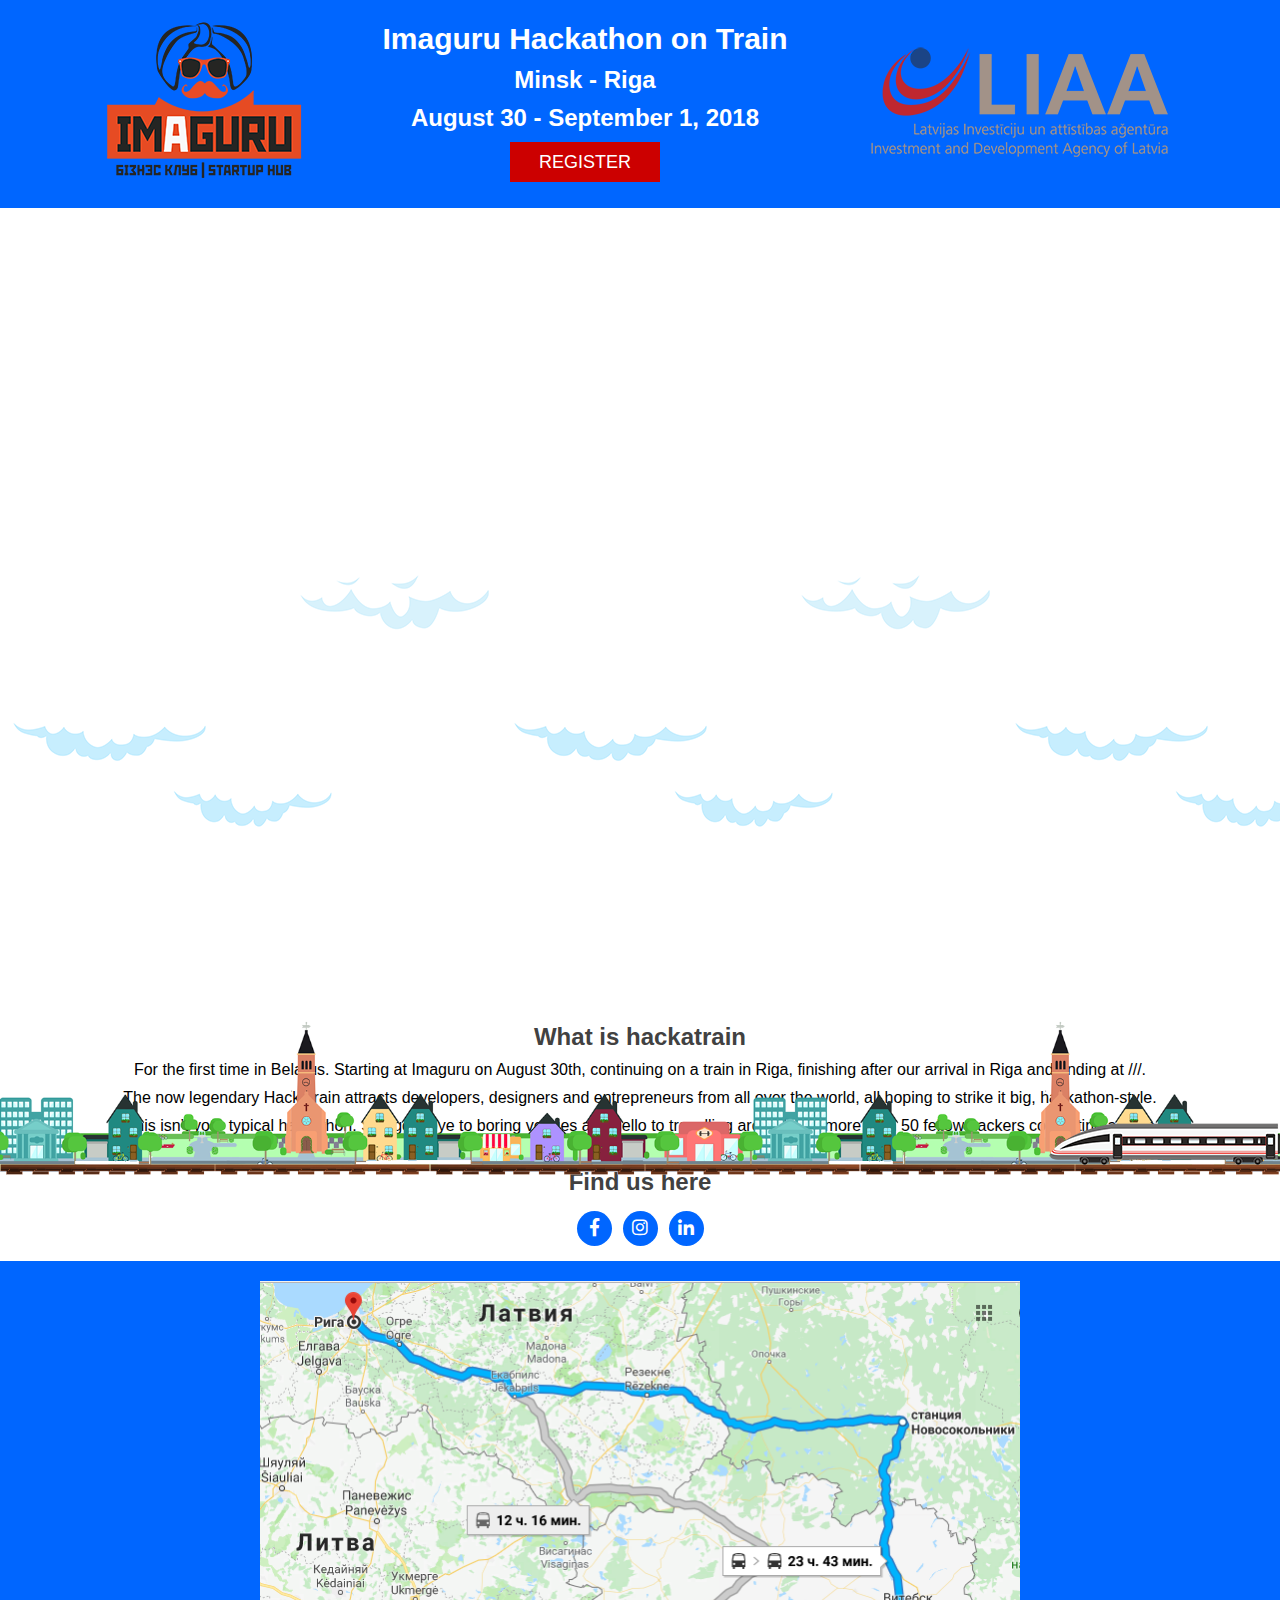
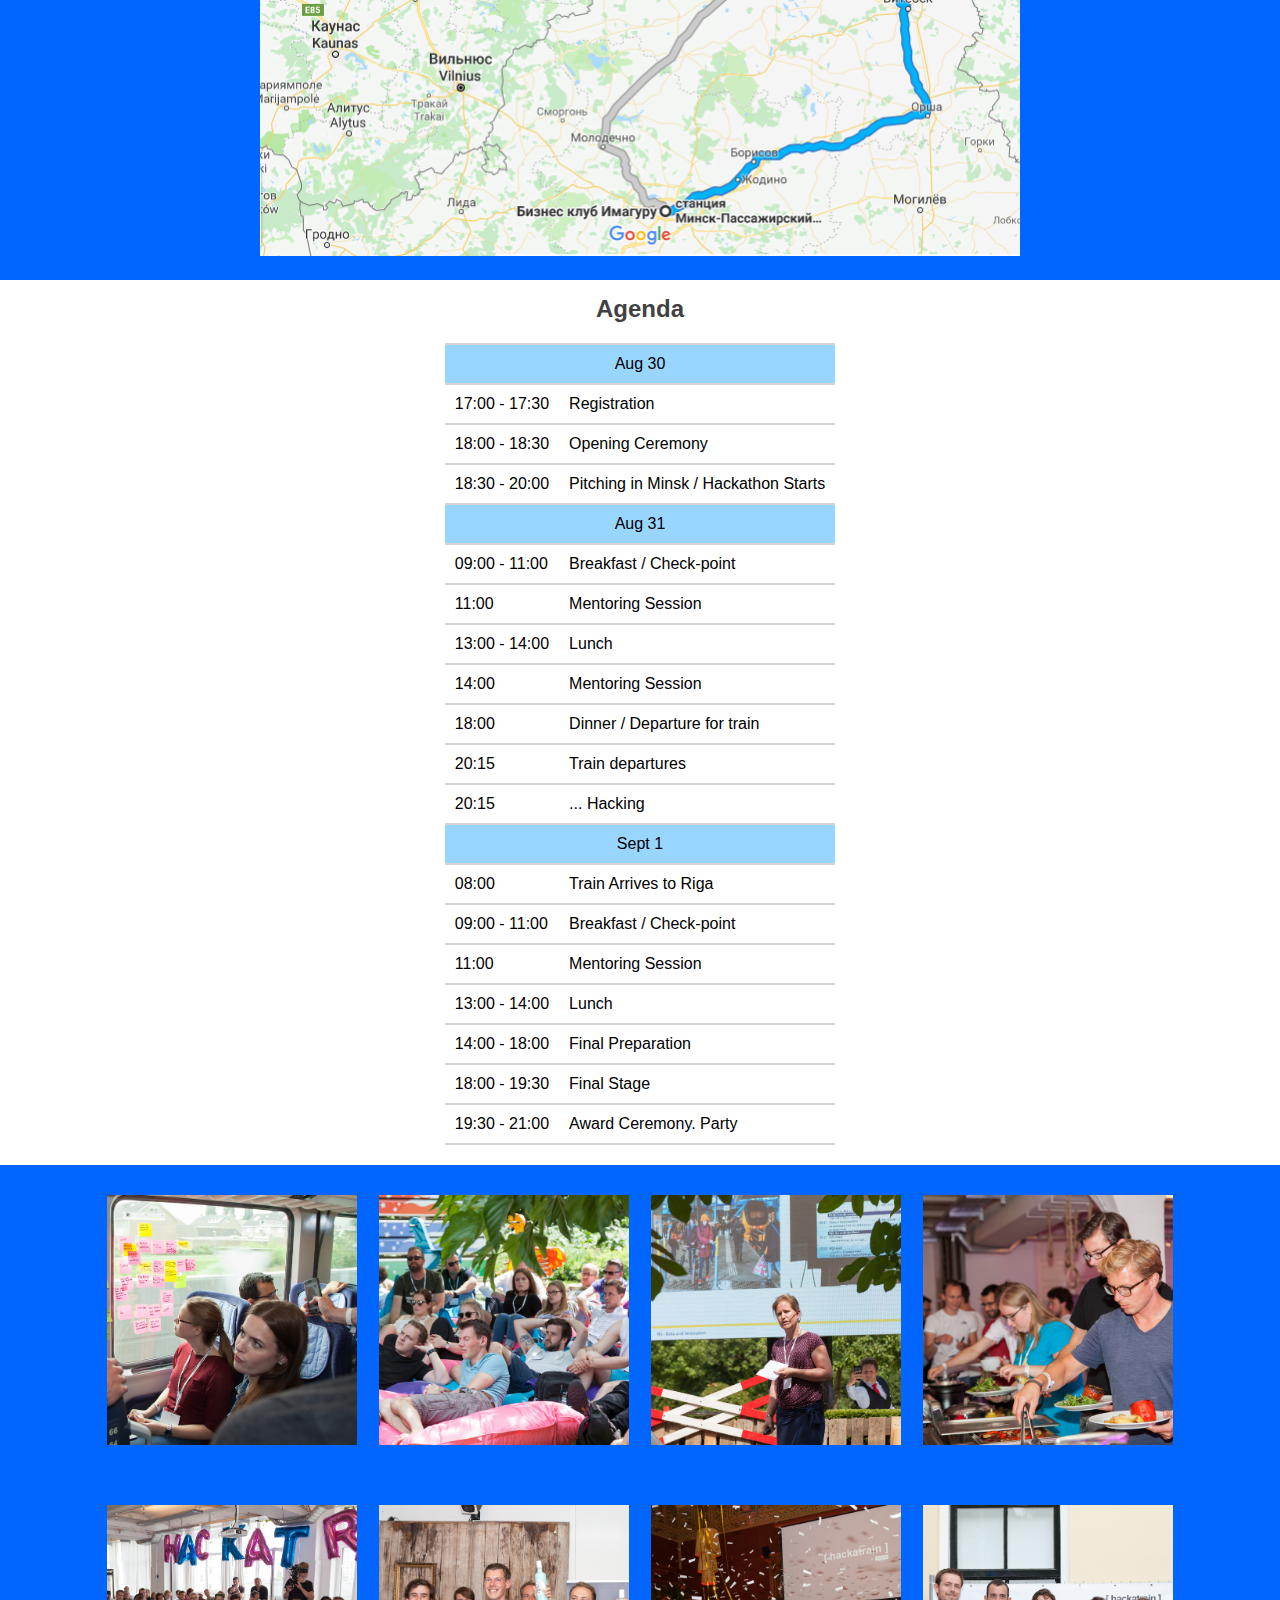
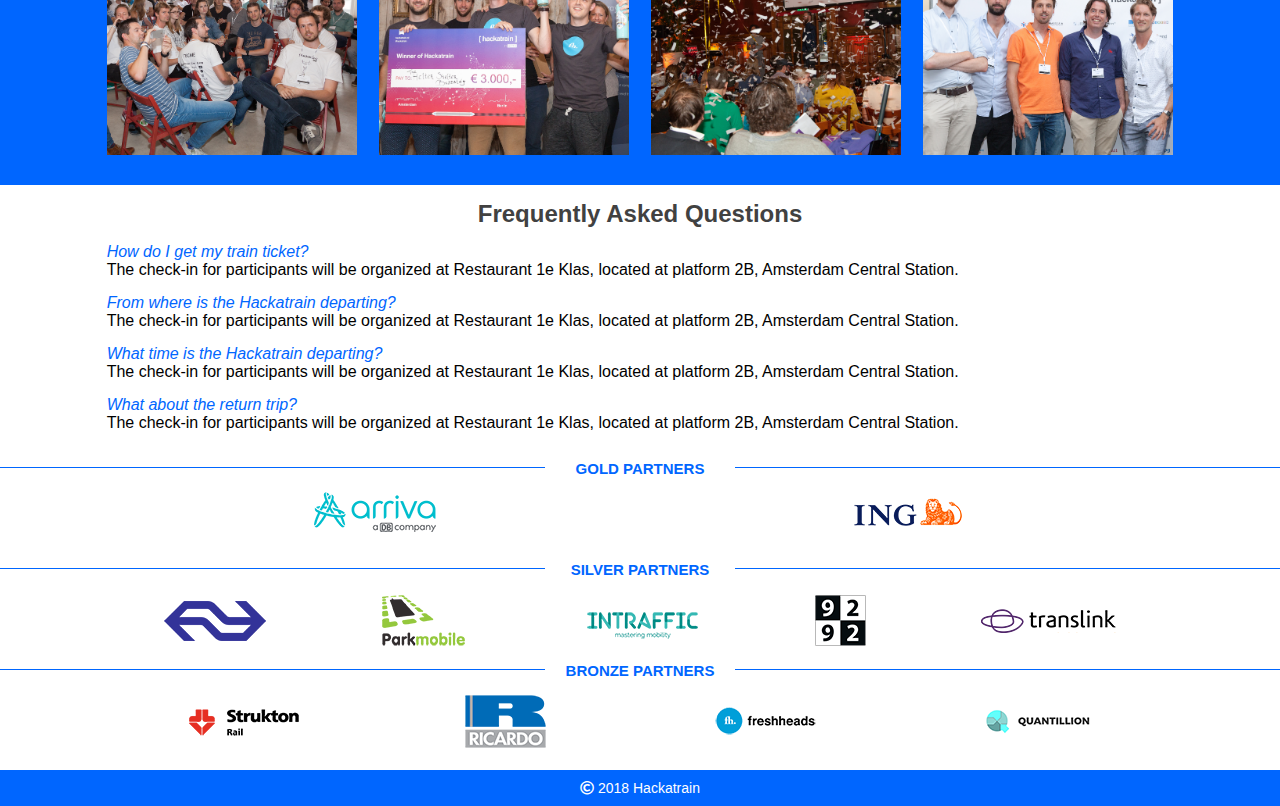
==== index.html @ bfac475f "hacktrain/feature: landing page created" ====
<!DOCTYPE html>
<html lang="en">
<head>
  <meta charset="utf-8">
  <meta name="viewport" content="width=device-width, initial-scale=1">
  <link rel="stylesheet" href="fontawesome/css/all.css">
  <link rel="stylesheet" href="css/style.css">
  <title>Hacktrain</title>
</head>
<body>
  <header class="page-header">
    <section class="user-info">
      <div class="imaguru-logo"><img src="img/imaguru-logo.png" alt="Imaguru logo"></div>
      <div class="ivent-header">
      <h1>Imaguru Hackathon on Train</h1>
      <h2>Minsk - Riga</h2>
      <h2>August 30 - September 1, 2018</h2>
      <a href="https://docs.google.com/forms/" class="btn">Register</a>
      </div>
      <div class="agency-logo"><img src="img/agency-logo.png" alt="Agency of Latvia logo"></div>
    </section>


    <section class="slider">
      <div class="wrapper">
        <div class="background"></div>
        <div class="town"></div>
        <div class="clouds"></div>
        <div class="rails"></div>
        <div class="train"></div>
      </div>
    </section>


  </header>
  <main>
    <section class="about">
      <h2 class="title">What is hackatrain</h2>
      <p class="about-info">For the first time in Belarus. Starting at Imaguru on August 30th, continuing on a train in Riga, finishing after our arrival in Riga and ending at ///.</p>
      <p class="about-info">The now legendary Hackatrain attracts developers, designers and entrepreneurs from all over the world, all hoping to strike it big, hackathon-style.</p>
      <p class="about-info">This isn’t your typical hackathon. Say goodbye to boring venues and hello to travelling around with more than 50 fellow hackers competing across mobility challenges. Are you ready for Hackathon on Train Minsk-Riga?</p>
      <h2 class="title">Find us here</h2>
      <ul class="social-items">
        <li class="social-item">
          <a href="https://www.facebook.com/hackatrain/">
            <i class="fab fa-facebook-f"></i>
          </a>
        </li>
        <li class="social-item">
          <a href="https://www.instagram.com/hackatrain/">
            <i class="fab fa-instagram"></i>
          </a>
        </li>
        <li class="social-item">
          <a href="https://www.linkedin.com/company/hackatrain">
            <i class="fab fa-linkedin-in"></i>
          </a>
        </li>
      </ul>
    </section>
    <section class="map">
      <img src="img/map-minsk-riga.png" alt="Map Minsk-Riga">
    </section>
    <section class="agenda">
      <h2 class="title">Agenda</h2>
      <table>
        <tr>
          <td colspan="2" class="date">Aug 30</td>
        </tr>
        <tr>
          <td>17:00 - 17:30</td>
          <td>Registration</td>
        </tr>
        <tr>
          <td>18:00 - 18:30</td>
          <td>Opening Ceremony</td>
        </tr>
        <tr>
          <td>18:30 - 20:00</td>
          <td>Pitching in Minsk / Hackathon Starts</td>
        </tr>
        <tr>
          <td colspan="2" class="date">Aug 31</td>
        </tr>
        <tr>
          <td>09:00 - 11:00</td>
          <td>Breakfast / Check-point</td>
        </tr>
        <tr>
          <td>11:00</td>
          <td>Mentoring Session</td>
        </tr>
        <tr>
          <td>13:00 - 14:00</td>
          <td>Lunch</td>
        </tr>
        <tr>
          <td>14:00</td>
          <td>Mentoring Session</td>
        </tr>
        <tr>
          <td>18:00</td>
          <td>Dinner / Departure for train</td>
        </tr>
        <tr>
          <td>20:15</td>
          <td>Train departures</td>
        </tr>
        <tr>
          <td>20:15</td>
          <td>... Hacking</td>
        </tr>
        <tr>
          <td colspan="2" class="date">Sept 1</td>
        </tr>
        <tr>
          <td>08:00</td>
          <td>Train Arrives to Riga</td>
        </tr>
        <tr>
          <td>09:00 - 11:00</td>
          <td>Breakfast / Check-point</td>
        </tr>
        <tr>
          <td>11:00</td>
          <td>Mentoring Session</td>
        </tr>
        <tr>
          <td>13:00 - 14:00</td>
          <td>Lunch</td>
        </tr>
        <tr>
          <td>14:00 - 18:00</td>
          <td>Final Preparation</td>
        </tr>
        <tr>
          <td>18:00 - 19:30</td>
          <td>Final Stage</td>
        </tr>
        <tr>
          <td>19:30 - 21:00</td>
          <td>Award Ceremony. Party</td>
        </tr>
      </table>
    </section>
    <section class="last-event-items">
      <figure class="event-item">
        <a href="#"><img src="img/hackatrain-event-01.jpg" alt="Hackatrain Event" width="250" height="250"></a>
        <span class="show-it"><i class="fas fa-plus-circle fa-3x"></i></span>
      </figure>
      <figure class="event-item">
        <a href="#"><img src="img/hackatrain-event-02.jpg" alt="Hackatrain Event" width="250" height="250"></a>
        <span class="show-it"><i class="fas fa-plus-circle fa-3x"></i></span>
      </figure>
      <figure class="event-item">
        <a href="#"><img src="img/hackatrain-event-03.jpg" alt="Hackatrain Event" width="250" height="250"></a>
        <span class="show-it"><i class="fas fa-plus-circle fa-3x"></i></span>
      </figure>
      <figure class="event-item">
        <a href="#"><img src="img/hackatrain-event-04.jpg" alt="Hackatrain Event" width="250" height="250"></a>
        <span class="show-it"><i class="fas fa-plus-circle fa-3x"></i></span>
      </figure>
      <figure class="event-item">
        <a href="#"><img src="img/hackatrain-event-05.jpg" alt="Hackatrain Event" width="250" height="250"></a>
        <span class="show-it"><i class="fas fa-plus-circle fa-3x"></i></span>
      </figure>
      <figure class="event-item">
        <a href="#"><img src="img/hackatrain-event-06.jpg" alt="Hackatrain Event" width="250" height="250"></a>
        <span class="show-it"><i class="fas fa-plus-circle fa-3x"></i></span>
      </figure>
      <figure class="event-item">
        <a href="#"><img src="img/hackatrain-event-07.jpg" alt="Hackatrain Event" width="250" height="250"></a>
        <span class="show-it"><i class="fas fa-plus-circle fa-3x"></i></span>
      </figure>
      <figure class="event-item">
        <a href="#"><img src="img/hackatrain-event-08.jpg" alt="Hackatrain Event" width="250" height="250"></a>
        <span class="show-it"><i class="fas fa-plus-circle fa-3x"></i></span>
      </figure>
    </section>
    <section class="load-more">
      <a href="#" class="btn-load-more">Load more</a>
    </section>
    <section class="faq">
      <h2 class="title">Frequently Asked Questions</h2>
      <div class="block-qa">
        <p class="question">How do I get my train ticket?</p>
        <p class="answer">The check-in for participants will be organized at Restaurant 1e Klas, located at platform 2B, Amsterdam Central Station.</p>
      </div>
      <div class="block-qa">
        <p class="question">From where is the Hackatrain departing?</p>
        <p class="answer">The check-in for participants will be organized at Restaurant 1e Klas, located at platform 2B, Amsterdam Central Station.</p>
      </div>
      <div class="block-qa">
        <p class="question">What time is the Hackatrain departing?</p>
        <p class="answer">The check-in for participants will be organized at Restaurant 1e Klas, located at platform 2B, Amsterdam Central Station.</p>
      </div>
      <div class="block-qa">
        <p class="question">What about the return trip?</p>
        <p class="answer">The check-in for participants will be organized at Restaurant 1e Klas, located at platform 2B, Amsterdam Central Station.</p>
      </div>
    </section>
    <section class="partners partners-gold">
      <h3 class="partners-title">Gold partners</h3>
      <ul class="partners-items">
        <li class="partners-item">
          <img src="img/arriva-logo.png" alt="Arriva" width="122" height="40">
        </li>
        <li class="partners-item">
          <img src="img/ing-logo.png" alt="ING" width="117" height="30">
        </li>
      </ul>
    </section>
    <section class="partners partners-silver">
      <h3 class="partners-title">Silver partners</h3>
      <ul class="partners-items">
        <li class="partners-item">
          <img src="img/ns-logo.png" alt="NS" width="102" height="40">
        </li>
        <li class="partners-item">
          <img src="img/parkmobile-logo.png" alt="Parkmobile" width="93" height="55">
        </li>
        <li class="partners-item">
          <img src="img/intraffic-logo.png" alt="Intraffic" width="113" height="40">
        </li>
        <li class="partners-item">
          <img src="img/9292-logo.png" alt="9292" width="55" height="55">
        </li>
        <li class="partners-item">
          <img src="img/translink-logo.png" alt="Translink" width="135" height="25">
        </li>
      </ul>
    </section>
    <section class="partners partners-bronze">
      <h3 class="partners-title">Bronze partners</h3>
      <ul class="partners-items">
        <li class="partners-item">
          <img src="img/strukton-rail-logo.png" alt="Strukton Rail" width="111" height="30">
        </li>
        <li class="partners-item">
          <img src="img/ricardo-logo.png" alt="Ricardo" width="83" height="55">
        </li>
        <li class="partners-item">
          <img src="img/freshheads-logo.png" alt="Freshheads" width="111" height="40">
        </li>
        <li class="partners-item">
          <img src="img/quantillion-logo.png" alt="Quantillion" width="106" height="25">
        </li>
      </ul>
    </section>
    <section class="load-partners">
      <a href="#" class="btn-load-more">Partners</a>
    </section>
    </main>
    <footer>
      <div class="copyright">
        <p><i class="far fa-copyright"></i> 2018 Hackatrain</p>
      </div>      
    </footer>
</body>
</html>
---- fontawesome/css/all.css ----
/*!
 * Font Awesome Free 5.1.0 by @fontawesome - https://fontawesome.com
 * License - https://fontawesome.com/license (Icons: CC BY 4.0, Fonts: SIL OFL 1.1, Code: MIT License)
 */
.fa,.fab,.fal,.far,.fas{-moz-osx-font-smoothing:grayscale;-webkit-font-smoothing:antialiased;display:inline-block;font-style:normal;font-variant:normal;text-rendering:auto;line-height:1}.fa-lg{font-size:1.33333em;line-height:.75em;vertical-align:-.0667em}.fa-xs{font-size:.75em}.fa-sm{font-size:.875em}.fa-1x{font-size:1em}.fa-2x{font-size:2em}.fa-3x{font-size:3em}.fa-4x{font-size:4em}.fa-5x{font-size:5em}.fa-6x{font-size:6em}.fa-7x{font-size:7em}.fa-8x{font-size:8em}.fa-9x{font-size:9em}.fa-10x{font-size:10em}.fa-fw{text-align:center;width:1.25em}.fa-ul{list-style-type:none;margin-left:2.5em;padding-left:0}.fa-ul>li{position:relative}.fa-li{left:-2em;position:absolute;text-align:center;width:2em;line-height:inherit}.fa-border{border:.08em solid #eee;border-radius:.1em;padding:.2em .25em .15em}.fa-pull-left{float:left}.fa-pull-right{float:right}.fa.fa-pull-left,.fab.fa-pull-left,.fal.fa-pull-left,.far.fa-pull-left,.fas.fa-pull-left{margin-right:.3em}.fa.fa-pull-right,.fab.fa-pull-right,.fal.fa-pull-right,.far.fa-pull-right,.fas.fa-pull-right{margin-left:.3em}.fa-spin{animation:a 2s infinite linear}.fa-pulse{animation:a 1s infinite steps(8)}@keyframes a{0%{transform:rotate(0deg)}to{transform:rotate(1turn)}}.fa-rotate-90{-ms-filter:"progid:DXImageTransform.Microsoft.BasicImage(rotation=1)";transform:rotate(90deg)}.fa-rotate-180{-ms-filter:"progid:DXImageTransform.Microsoft.BasicImage(rotation=2)";transform:rotate(180deg)}.fa-rotate-270{-ms-filter:"progid:DXImageTransform.Microsoft.BasicImage(rotation=3)";transform:rotate(270deg)}.fa-flip-horizontal{-ms-filter:"progid:DXImageTransform.Microsoft.BasicImage(rotation=0, mirror=1)";transform:scaleX(-1)}.fa-flip-vertical{transform:scaleY(-1)}.fa-flip-horizontal.fa-flip-vertical,.fa-flip-vertical{-ms-filter:"progid:DXImageTransform.Microsoft.BasicImage(rotation=2, mirror=1)"}.fa-flip-horizontal.fa-flip-vertical{transform:scale(-1)}:root .fa-flip-horizontal,:root .fa-flip-vertical,:root .fa-rotate-90,:root .fa-rotate-180,:root .fa-rotate-270{-webkit-filter:none;filter:none}.fa-stack{display:inline-block;height:2em;line-height:2em;position:relative;vertical-align:middle;width:2em}.fa-stack-1x,.fa-stack-2x{left:0;position:absolute;text-align:center;width:100%}.fa-stack-1x{line-height:inherit}.fa-stack-2x{font-size:2em}.fa-inverse{color:#fff}.fa-500px:before{content:"\f26e"}.fa-accessible-icon:before{content:"\f368"}.fa-accusoft:before{content:"\f369"}.fa-address-book:before{content:"\f2b9"}.fa-address-card:before{content:"\f2bb"}.fa-adjust:before{content:"\f042"}.fa-adn:before{content:"\f170"}.fa-adversal:before{content:"\f36a"}.fa-affiliatetheme:before{content:"\f36b"}.fa-algolia:before{content:"\f36c"}.fa-align-center:before{content:"\f037"}.fa-align-justify:before{content:"\f039"}.fa-align-left:before{content:"\f036"}.fa-align-right:before{content:"\f038"}.fa-allergies:before{content:"\f461"}.fa-amazon:before{content:"\f270"}.fa-amazon-pay:before{content:"\f42c"}.fa-ambulance:before{content:"\f0f9"}.fa-american-sign-language-interpreting:before{content:"\f2a3"}.fa-amilia:before{content:"\f36d"}.fa-anchor:before{content:"\f13d"}.fa-android:before{content:"\f17b"}.fa-angellist:before{content:"\f209"}.fa-angle-double-down:before{content:"\f103"}.fa-angle-double-left:before{content:"\f100"}.fa-angle-double-right:before{content:"\f101"}.fa-angle-double-up:before{content:"\f102"}.fa-angle-down:before{content:"\f107"}.fa-angle-left:before{content:"\f104"}.fa-angle-right:before{content:"\f105"}.fa-angle-up:before{content:"\f106"}.fa-angry:before{content:"\f556"}.fa-angrycreative:before{content:"\f36e"}.fa-angular:before{content:"\f420"}.fa-app-store:before{content:"\f36f"}.fa-app-store-ios:before{content:"\f370"}.fa-apper:before{content:"\f371"}.fa-apple:before{content:"\f179"}.fa-apple-pay:before{content:"\f415"}.fa-archive:before{content:"\f187"}.fa-archway:before{content:"\f557"}.fa-arrow-alt-circle-down:before{content:"\f358"}.fa-arrow-alt-circle-left:before{content:"\f359"}.fa-arrow-alt-circle-right:before{content:"\f35a"}.fa-arrow-alt-circle-up:before{content:"\f35b"}.fa-arrow-circle-down:before{content:"\f0ab"}.fa-arrow-circle-left:before{content:"\f0a8"}.fa-arrow-circle-right:before{content:"\f0a9"}.fa-arrow-circle-up:before{content:"\f0aa"}.fa-arrow-down:before{content:"\f063"}.fa-arrow-left:before{content:"\f060"}.fa-arrow-right:before{content:"\f061"}.fa-arrow-up:before{content:"\f062"}.fa-arrows-alt:before{content:"\f0b2"}.fa-arrows-alt-h:before{content:"\f337"}.fa-arrows-alt-v:before{content:"\f338"}.fa-assistive-listening-systems:before{content:"\f2a2"}.fa-asterisk:before{content:"\f069"}.fa-asymmetrik:before{content:"\f372"}.fa-at:before{content:"\f1fa"}.fa-atlas:before{content:"\f558"}.fa-audible:before{content:"\f373"}.fa-audio-description:before{content:"\f29e"}.fa-autoprefixer:before{content:"\f41c"}.fa-avianex:before{content:"\f374"}.fa-aviato:before{content:"\f421"}.fa-award:before{content:"\f559"}.fa-aws:before{content:"\f375"}.fa-backspace:before{content:"\f55a"}.fa-backward:before{content:"\f04a"}.fa-balance-scale:before{content:"\f24e"}.fa-ban:before{content:"\f05e"}.fa-band-aid:before{content:"\f462"}.fa-bandcamp:before{content:"\f2d5"}.fa-barcode:before{content:"\f02a"}.fa-bars:before{content:"\f0c9"}.fa-baseball-ball:before{content:"\f433"}.fa-basketball-ball:before{content:"\f434"}.fa-bath:before{content:"\f2cd"}.fa-battery-empty:before{content:"\f244"}.fa-battery-full:before{content:"\f240"}.fa-battery-half:before{content:"\f242"}.fa-battery-quarter:before{content:"\f243"}.fa-battery-three-quarters:before{content:"\f241"}.fa-bed:before{content:"\f236"}.fa-beer:before{content:"\f0fc"}.fa-behance:before{content:"\f1b4"}.fa-behance-square:before{content:"\f1b5"}.fa-bell:before{content:"\f0f3"}.fa-bell-slash:before{content:"\f1f6"}.fa-bezier-curve:before{content:"\f55b"}.fa-bicycle:before{content:"\f206"}.fa-bimobject:before{content:"\f378"}.fa-binoculars:before{content:"\f1e5"}.fa-birthday-cake:before{content:"\f1fd"}.fa-bitbucket:before{content:"\f171"}.fa-bitcoin:before{content:"\f379"}.fa-bity:before{content:"\f37a"}.fa-black-tie:before{content:"\f27e"}.fa-blackberry:before{content:"\f37b"}.fa-blender:before{content:"\f517"}.fa-blind:before{content:"\f29d"}.fa-blogger:before{content:"\f37c"}.fa-blogger-b:before{content:"\f37d"}.fa-bluetooth:before{content:"\f293"}.fa-bluetooth-b:before{content:"\f294"}.fa-bold:before{content:"\f032"}.fa-bolt:before{content:"\f0e7"}.fa-bomb:before{content:"\f1e2"}.fa-bong:before{content:"\f55c"}.fa-book:before{content:"\f02d"}.fa-book-open:before{content:"\f518"}.fa-bookmark:before{content:"\f02e"}.fa-bowling-ball:before{content:"\f436"}.fa-box:before{content:"\f466"}.fa-box-open:before{content:"\f49e"}.fa-boxes:before{content:"\f468"}.fa-braille:before{content:"\f2a1"}.fa-briefcase:before{content:"\f0b1"}.fa-briefcase-medical:before{content:"\f469"}.fa-broadcast-tower:before{content:"\f519"}.fa-broom:before{content:"\f51a"}.fa-brush:before{content:"\f55d"}.fa-btc:before{content:"\f15a"}.fa-bug:before{content:"\f188"}.fa-building:before{content:"\f1ad"}.fa-bullhorn:before{content:"\f0a1"}.fa-bullseye:before{content:"\f140"}.fa-burn:before{content:"\f46a"}.fa-buromobelexperte:before{content:"\f37f"}.fa-bus:before{content:"\f207"}.fa-bus-alt:before{content:"\f55e"}.fa-buysellads:before{content:"\f20d"}.fa-calculator:before{content:"\f1ec"}.fa-calendar:before{content:"\f133"}.fa-calendar-alt:before{content:"\f073"}.fa-calendar-check:before{content:"\f274"}.fa-calendar-minus:before{content:"\f272"}.fa-calendar-plus:before{content:"\f271"}.fa-calendar-times:before{content:"\f273"}.fa-camera:before{content:"\f030"}.fa-camera-retro:before{content:"\f083"}.fa-cannabis:before{content:"\f55f"}.fa-capsules:before{content:"\f46b"}.fa-car:before{content:"\f1b9"}.fa-caret-down:before{content:"\f0d7"}.fa-caret-left:before{content:"\f0d9"}.fa-caret-right:before{content:"\f0da"}.fa-caret-square-down:before{content:"\f150"}.fa-caret-square-left:before{content:"\f191"}.fa-caret-square-right:before{content:"\f152"}.fa-caret-square-up:before{content:"\f151"}.fa-caret-up:before{content:"\f0d8"}.fa-cart-arrow-down:before{content:"\f218"}.fa-cart-plus:before{content:"\f217"}.fa-cc-amazon-pay:before{content:"\f42d"}.fa-cc-amex:before{content:"\f1f3"}.fa-cc-apple-pay:before{content:"\f416"}.fa-cc-diners-club:before{content:"\f24c"}.fa-cc-discover:before{content:"\f1f2"}.fa-cc-jcb:before{content:"\f24b"}.fa-cc-mastercard:before{content:"\f1f1"}.fa-cc-paypal:before{content:"\f1f4"}.fa-cc-stripe:before{content:"\f1f5"}.fa-cc-visa:before{content:"\f1f0"}.fa-centercode:before{content:"\f380"}.fa-certificate:before{content:"\f0a3"}.fa-chalkboard:before{content:"\f51b"}.fa-chalkboard-teacher:before{content:"\f51c"}.fa-chart-area:before{content:"\f1fe"}.fa-chart-bar:before{content:"\f080"}.fa-chart-line:before{content:"\f201"}.fa-chart-pie:before{content:"\f200"}.fa-check:before{content:"\f00c"}.fa-check-circle:before{content:"\f058"}.fa-check-double:before{content:"\f560"}.fa-check-square:before{content:"\f14a"}.fa-chess:before{content:"\f439"}.fa-chess-bishop:before{content:"\f43a"}.fa-chess-board:before{content:"\f43c"}.fa-chess-king:before{content:"\f43f"}.fa-chess-knight:before{content:"\f441"}.fa-chess-pawn:before{content:"\f443"}.fa-chess-queen:before{content:"\f445"}.fa-chess-rook:before{content:"\f447"}.fa-chevron-circle-down:before{content:"\f13a"}.fa-chevron-circle-left:before{content:"\f137"}.fa-chevron-circle-right:before{content:"\f138"}.fa-chevron-circle-up:before{content:"\f139"}.fa-chevron-down:before{content:"\f078"}.fa-chevron-left:before{content:"\f053"}.fa-chevron-right:before{content:"\f054"}.fa-chevron-up:before{content:"\f077"}.fa-child:before{content:"\f1ae"}.fa-chrome:before{content:"\f268"}.fa-church:before{content:"\f51d"}.fa-circle:before{content:"\f111"}.fa-circle-notch:before{content:"\f1ce"}.fa-clipboard:before{content:"\f328"}.fa-clipboard-check:before{content:"\f46c"}.fa-clipboard-list:before{content:"\f46d"}.fa-clock:before{content:"\f017"}.fa-clone:before{content:"\f24d"}.fa-closed-captioning:before{content:"\f20a"}.fa-cloud:before{content:"\f0c2"}.fa-cloud-download-alt:before{content:"\f381"}.fa-cloud-upload-alt:before{content:"\f382"}.fa-cloudscale:before{content:"\f383"}.fa-cloudsmith:before{content:"\f384"}.fa-cloudversify:before{content:"\f385"}.fa-cocktail:before{content:"\f561"}.fa-code:before{content:"\f121"}.fa-code-branch:before{content:"\f126"}.fa-codepen:before{content:"\f1cb"}.fa-codiepie:before{content:"\f284"}.fa-coffee:before{content:"\f0f4"}.fa-cog:before{content:"\f013"}.fa-cogs:before{content:"\f085"}.fa-coins:before{content:"\f51e"}.fa-columns:before{content:"\f0db"}.fa-comment:before{content:"\f075"}.fa-comment-alt:before{content:"\f27a"}.fa-comment-dots:before{content:"\f4ad"}.fa-comment-slash:before{content:"\f4b3"}.fa-comments:before{content:"\f086"}.fa-compact-disc:before{content:"\f51f"}.fa-compass:before{content:"\f14e"}.fa-compress:before{content:"\f066"}.fa-concierge-bell:before{content:"\f562"}.fa-connectdevelop:before{content:"\f20e"}.fa-contao:before{content:"\f26d"}.fa-cookie:before{content:"\f563"}.fa-cookie-bite:before{content:"\f564"}.fa-copy:before{content:"\f0c5"}.fa-copyright:before{content:"\f1f9"}.fa-couch:before{content:"\f4b8"}.fa-cpanel:before{content:"\f388"}.fa-creative-commons:before{content:"\f25e"}.fa-creative-commons-by:before{content:"\f4e7"}.fa-creative-commons-nc:before{content:"\f4e8"}.fa-creative-commons-nc-eu:before{content:"\f4e9"}.fa-creative-commons-nc-jp:before{content:"\f4ea"}.fa-creative-commons-nd:before{content:"\f4eb"}.fa-creative-commons-pd:before{content:"\f4ec"}.fa-creative-commons-pd-alt:before{content:"\f4ed"}.fa-creative-commons-remix:before{content:"\f4ee"}.fa-creative-commons-sa:before{content:"\f4ef"}.fa-creative-commons-sampling:before{content:"\f4f0"}.fa-creative-commons-sampling-plus:before{content:"\f4f1"}.fa-creative-commons-share:before{content:"\f4f2"}.fa-credit-card:before{content:"\f09d"}.fa-crop:before{content:"\f125"}.fa-crop-alt:before{content:"\f565"}.fa-crosshairs:before{content:"\f05b"}.fa-crow:before{content:"\f520"}.fa-crown:before{content:"\f521"}.fa-css3:before{content:"\f13c"}.fa-css3-alt:before{content:"\f38b"}.fa-cube:before{content:"\f1b2"}.fa-cubes:before{content:"\f1b3"}.fa-cut:before{content:"\f0c4"}.fa-cuttlefish:before{content:"\f38c"}.fa-d-and-d:before{content:"\f38d"}.fa-dashcube:before{content:"\f210"}.fa-database:before{content:"\f1c0"}.fa-deaf:before{content:"\f2a4"}.fa-delicious:before{content:"\f1a5"}.fa-deploydog:before{content:"\f38e"}.fa-deskpro:before{content:"\f38f"}.fa-desktop:before{content:"\f108"}.fa-deviantart:before{content:"\f1bd"}.fa-diagnoses:before{content:"\f470"}.fa-dice:before{content:"\f522"}.fa-dice-five:before{content:"\f523"}.fa-dice-four:before{content:"\f524"}.fa-dice-one:before{content:"\f525"}.fa-dice-six:before{content:"\f526"}.fa-dice-three:before{content:"\f527"}.fa-dice-two:before{content:"\f528"}.fa-digg:before{content:"\f1a6"}.fa-digital-ocean:before{content:"\f391"}.fa-digital-tachograph:before{content:"\f566"}.fa-discord:before{content:"\f392"}.fa-discourse:before{content:"\f393"}.fa-divide:before{content:"\f529"}.fa-dizzy:before{content:"\f567"}.fa-dna:before{content:"\f471"}.fa-dochub:before{content:"\f394"}.fa-docker:before{content:"\f395"}.fa-dollar-sign:before{content:"\f155"}.fa-dolly:before{content:"\f472"}.fa-dolly-flatbed:before{content:"\f474"}.fa-donate:before{content:"\f4b9"}.fa-door-closed:before{content:"\f52a"}.fa-door-open:before{content:"\f52b"}.fa-dot-circle:before{content:"\f192"}.fa-dove:before{content:"\f4ba"}.fa-download:before{content:"\f019"}.fa-draft2digital:before{content:"\f396"}.fa-drafting-compass:before{content:"\f568"}.fa-dribbble:before{content:"\f17d"}.fa-dribbble-square:before{content:"\f397"}.fa-dropbox:before{content:"\f16b"}.fa-drum:before{content:"\f569"}.fa-drum-steelpan:before{content:"\f56a"}.fa-drupal:before{content:"\f1a9"}.fa-dumbbell:before{content:"\f44b"}.fa-dyalog:before{content:"\f399"}.fa-earlybirds:before{content:"\f39a"}.fa-ebay:before{content:"\f4f4"}.fa-edge:before{content:"\f282"}.fa-edit:before{content:"\f044"}.fa-eject:before{content:"\f052"}.fa-elementor:before{content:"\f430"}.fa-ellipsis-h:before{content:"\f141"}.fa-ellipsis-v:before{content:"\f142"}.fa-ember:before{content:"\f423"}.fa-empire:before{content:"\f1d1"}.fa-envelope:before{content:"\f0e0"}.fa-envelope-open:before{content:"\f2b6"}.fa-envelope-square:before{content:"\f199"}.fa-envira:before{content:"\f299"}.fa-equals:before{content:"\f52c"}.fa-eraser:before{content:"\f12d"}.fa-erlang:before{content:"\f39d"}.fa-ethereum:before{content:"\f42e"}.fa-etsy:before{content:"\f2d7"}.fa-euro-sign:before{content:"\f153"}.fa-exchange-alt:before{content:"\f362"}.fa-exclamation:before{content:"\f12a"}.fa-exclamation-circle:before{content:"\f06a"}.fa-exclamation-triangle:before{content:"\f071"}.fa-expand:before{content:"\f065"}.fa-expand-arrows-alt:before{content:"\f31e"}.fa-expeditedssl:before{content:"\f23e"}.fa-external-link-alt:before{content:"\f35d"}.fa-external-link-square-alt:before{content:"\f360"}.fa-eye:before{content:"\f06e"}.fa-eye-dropper:before{content:"\f1fb"}.fa-eye-slash:before{content:"\f070"}.fa-facebook:before{content:"\f09a"}.fa-facebook-f:before{content:"\f39e"}.fa-facebook-messenger:before{content:"\f39f"}.fa-facebook-square:before{content:"\f082"}.fa-fast-backward:before{content:"\f049"}.fa-fast-forward:before{content:"\f050"}.fa-fax:before{content:"\f1ac"}.fa-feather:before{content:"\f52d"}.fa-feather-alt:before{content:"\f56b"}.fa-female:before{content:"\f182"}.fa-fighter-jet:before{content:"\f0fb"}.fa-file:before{content:"\f15b"}.fa-file-alt:before{content:"\f15c"}.fa-file-archive:before{content:"\f1c6"}.fa-file-audio:before{content:"\f1c7"}.fa-file-code:before{content:"\f1c9"}.fa-file-contract:before{content:"\f56c"}.fa-file-download:before{content:"\f56d"}.fa-file-excel:before{content:"\f1c3"}.fa-file-export:before{content:"\f56e"}.fa-file-image:before{content:"\f1c5"}.fa-file-import:before{content:"\f56f"}.fa-file-invoice:before{content:"\f570"}.fa-file-invoice-dollar:before{content:"\f571"}.fa-file-medical:before{content:"\f477"}.fa-file-medical-alt:before{content:"\f478"}.fa-file-pdf:before{content:"\f1c1"}.fa-file-powerpoint:before{content:"\f1c4"}.fa-file-prescription:before{content:"\f572"}.fa-file-signature:before{content:"\f573"}.fa-file-upload:before{content:"\f574"}.fa-file-video:before{content:"\f1c8"}.fa-file-word:before{content:"\f1c2"}.fa-fill:before{content:"\f575"}.fa-fill-drip:before{content:"\f576"}.fa-film:before{content:"\f008"}.fa-filter:before{content:"\f0b0"}.fa-fingerprint:before{content:"\f577"}.fa-fire:before{content:"\f06d"}.fa-fire-extinguisher:before{content:"\f134"}.fa-firefox:before{content:"\f269"}.fa-first-aid:before{content:"\f479"}.fa-first-order:before{content:"\f2b0"}.fa-first-order-alt:before{content:"\f50a"}.fa-firstdraft:before{content:"\f3a1"}.fa-fish:before{content:"\f578"}.fa-flag:before{content:"\f024"}.fa-flag-checkered:before{content:"\f11e"}.fa-flask:before{content:"\f0c3"}.fa-flickr:before{content:"\f16e"}.fa-flipboard:before{content:"\f44d"}.fa-flushed:before{content:"\f579"}.fa-fly:before{content:"\f417"}.fa-folder:before{content:"\f07b"}.fa-folder-open:before{content:"\f07c"}.fa-font:before{content:"\f031"}.fa-font-awesome:before{content:"\f2b4"}.fa-font-awesome-alt:before{content:"\f35c"}.fa-font-awesome-flag:before{content:"\f425"}.fa-font-awesome-logo-full:before{content:"\f4e6"}.fa-fonticons:before{content:"\f280"}.fa-fonticons-fi:before{content:"\f3a2"}.fa-football-ball:before{content:"\f44e"}.fa-fort-awesome:before{content:"\f286"}.fa-fort-awesome-alt:before{content:"\f3a3"}.fa-forumbee:before{content:"\f211"}.fa-forward:before{content:"\f04e"}.fa-foursquare:before{content:"\f180"}.fa-free-code-camp:before{content:"\f2c5"}.fa-freebsd:before{content:"\f3a4"}.fa-frog:before{content:"\f52e"}.fa-frown:before{content:"\f119"}.fa-frown-open:before{content:"\f57a"}.fa-fulcrum:before{content:"\f50b"}.fa-futbol:before{content:"\f1e3"}.fa-galactic-republic:before{content:"\f50c"}.fa-galactic-senate:before{content:"\f50d"}.fa-gamepad:before{content:"\f11b"}.fa-gas-pump:before{content:"\f52f"}.fa-gavel:before{content:"\f0e3"}.fa-gem:before{content:"\f3a5"}.fa-genderless:before{content:"\f22d"}.fa-get-pocket:before{content:"\f265"}.fa-gg:before{content:"\f260"}.fa-gg-circle:before{content:"\f261"}.fa-gift:before{content:"\f06b"}.fa-git:before{content:"\f1d3"}.fa-git-square:before{content:"\f1d2"}.fa-github:before{content:"\f09b"}.fa-github-alt:before{content:"\f113"}.fa-github-square:before{content:"\f092"}.fa-gitkraken:before{content:"\f3a6"}.fa-gitlab:before{content:"\f296"}.fa-gitter:before{content:"\f426"}.fa-glass-martini:before{content:"\f000"}.fa-glass-martini-alt:before{content:"\f57b"}.fa-glasses:before{content:"\f530"}.fa-glide:before{content:"\f2a5"}.fa-glide-g:before{content:"\f2a6"}.fa-globe:before{content:"\f0ac"}.fa-globe-africa:before{content:"\f57c"}.fa-globe-americas:before{content:"\f57d"}.fa-globe-asia:before{content:"\f57e"}.fa-gofore:before{content:"\f3a7"}.fa-golf-ball:before{content:"\f450"}.fa-goodreads:before{content:"\f3a8"}.fa-goodreads-g:before{content:"\f3a9"}.fa-google:before{content:"\f1a0"}.fa-google-drive:before{content:"\f3aa"}.fa-google-play:before{content:"\f3ab"}.fa-google-plus:before{content:"\f2b3"}.fa-google-plus-g:before{content:"\f0d5"}.fa-google-plus-square:before{content:"\f0d4"}.fa-google-wallet:before{content:"\f1ee"}.fa-graduation-cap:before{content:"\f19d"}.fa-gratipay:before{content:"\f184"}.fa-grav:before{content:"\f2d6"}.fa-greater-than:before{content:"\f531"}.fa-greater-than-equal:before{content:"\f532"}.fa-grimace:before{content:"\f57f"}.fa-grin:before{content:"\f580"}.fa-grin-alt:before{content:"\f581"}.fa-grin-beam:before{content:"\f582"}.fa-grin-beam-sweat:before{content:"\f583"}.fa-grin-hearts:before{content:"\f584"}.fa-grin-squint:before{content:"\f585"}.fa-grin-squint-tears:before{content:"\f586"}.fa-grin-stars:before{content:"\f587"}.fa-grin-tears:before{content:"\f588"}.fa-grin-tongue:before{content:"\f589"}.fa-grin-tongue-squint:before{content:"\f58a"}.fa-grin-tongue-wink:before{content:"\f58b"}.fa-grin-wink:before{content:"\f58c"}.fa-grip-horizontal:before{content:"\f58d"}.fa-grip-vertical:before{content:"\f58e"}.fa-gripfire:before{content:"\f3ac"}.fa-grunt:before{content:"\f3ad"}.fa-gulp:before{content:"\f3ae"}.fa-h-square:before{content:"\f0fd"}.fa-hacker-news:before{content:"\f1d4"}.fa-hacker-news-square:before{content:"\f3af"}.fa-hand-holding:before{content:"\f4bd"}.fa-hand-holding-heart:before{content:"\f4be"}.fa-hand-holding-usd:before{content:"\f4c0"}.fa-hand-lizard:before{content:"\f258"}.fa-hand-paper:before{content:"\f256"}.fa-hand-peace:before{content:"\f25b"}.fa-hand-point-down:before{content:"\f0a7"}.fa-hand-point-left:before{content:"\f0a5"}.fa-hand-point-right:before{content:"\f0a4"}.fa-hand-point-up:before{content:"\f0a6"}.fa-hand-pointer:before{content:"\f25a"}.fa-hand-rock:before{content:"\f255"}.fa-hand-scissors:before{content:"\f257"}.fa-hand-spock:before{content:"\f259"}.fa-hands:before{content:"\f4c2"}.fa-hands-helping:before{content:"\f4c4"}.fa-handshake:before{content:"\f2b5"}.fa-hashtag:before{content:"\f292"}.fa-hdd:before{content:"\f0a0"}.fa-heading:before{content:"\f1dc"}.fa-headphones:before{content:"\f025"}.fa-headphones-alt:before{content:"\f58f"}.fa-headset:before{content:"\f590"}.fa-heart:before{content:"\f004"}.fa-heartbeat:before{content:"\f21e"}.fa-helicopter:before{content:"\f533"}.fa-highlighter:before{content:"\f591"}.fa-hips:before{content:"\f452"}.fa-hire-a-helper:before{content:"\f3b0"}.fa-history:before{content:"\f1da"}.fa-hockey-puck:before{content:"\f453"}.fa-home:before{content:"\f015"}.fa-hooli:before{content:"\f427"}.fa-hornbill:before{content:"\f592"}.fa-hospital:before{content:"\f0f8"}.fa-hospital-alt:before{content:"\f47d"}.fa-hospital-symbol:before{content:"\f47e"}.fa-hot-tub:before{content:"\f593"}.fa-hotel:before{content:"\f594"}.fa-hotjar:before{content:"\f3b1"}.fa-hourglass:before{content:"\f254"}.fa-hourglass-end:before{content:"\f253"}.fa-hourglass-half:before{content:"\f252"}.fa-hourglass-start:before{content:"\f251"}.fa-houzz:before{content:"\f27c"}.fa-html5:before{content:"\f13b"}.fa-hubspot:before{content:"\f3b2"}.fa-i-cursor:before{content:"\f246"}.fa-id-badge:before{content:"\f2c1"}.fa-id-card:before{content:"\f2c2"}.fa-id-card-alt:before{content:"\f47f"}.fa-image:before{content:"\f03e"}.fa-images:before{content:"\f302"}.fa-imdb:before{content:"\f2d8"}.fa-inbox:before{content:"\f01c"}.fa-indent:before{content:"\f03c"}.fa-industry:before{content:"\f275"}.fa-infinity:before{content:"\f534"}.fa-info:before{content:"\f129"}.fa-info-circle:before{content:"\f05a"}.fa-instagram:before{content:"\f16d"}.fa-internet-explorer:before{content:"\f26b"}.fa-ioxhost:before{content:"\f208"}.fa-italic:before{content:"\f033"}.fa-itunes:before{content:"\f3b4"}.fa-itunes-note:before{content:"\f3b5"}.fa-java:before{content:"\f4e4"}.fa-jedi-order:before{content:"\f50e"}.fa-jenkins:before{content:"\f3b6"}.fa-joget:before{content:"\f3b7"}.fa-joint:before{content:"\f595"}.fa-joomla:before{content:"\f1aa"}.fa-js:before{content:"\f3b8"}.fa-js-square:before{content:"\f3b9"}.fa-jsfiddle:before{content:"\f1cc"}.fa-key:before{content:"\f084"}.fa-keybase:before{content:"\f4f5"}.fa-keyboard:before{content:"\f11c"}.fa-keycdn:before{content:"\f3ba"}.fa-kickstarter:before{content:"\f3bb"}.fa-kickstarter-k:before{content:"\f3bc"}.fa-kiss:before{content:"\f596"}.fa-kiss-beam:before{content:"\f597"}.fa-kiss-wink-heart:before{content:"\f598"}.fa-kiwi-bird:before{content:"\f535"}.fa-korvue:before{content:"\f42f"}.fa-language:before{content:"\f1ab"}.fa-laptop:before{content:"\f109"}.fa-laravel:before{content:"\f3bd"}.fa-lastfm:before{content:"\f202"}.fa-lastfm-square:before{content:"\f203"}.fa-laugh:before{content:"\f599"}.fa-laugh-beam:before{content:"\f59a"}.fa-laugh-squint:before{content:"\f59b"}.fa-laugh-wink:before{content:"\f59c"}.fa-leaf:before{content:"\f06c"}.fa-leanpub:before{content:"\f212"}.fa-lemon:before{content:"\f094"}.fa-less:before{content:"\f41d"}.fa-less-than:before{content:"\f536"}.fa-less-than-equal:before{content:"\f537"}.fa-level-down-alt:before{content:"\f3be"}.fa-level-up-alt:before{content:"\f3bf"}.fa-life-ring:before{content:"\f1cd"}.fa-lightbulb:before{content:"\f0eb"}.fa-line:before{content:"\f3c0"}.fa-link:before{content:"\f0c1"}.fa-linkedin:before{content:"\f08c"}.fa-linkedin-in:before{content:"\f0e1"}.fa-linode:before{content:"\f2b8"}.fa-linux:before{content:"\f17c"}.fa-lira-sign:before{content:"\f195"}.fa-list:before{content:"\f03a"}.fa-list-alt:before{content:"\f022"}.fa-list-ol:before{content:"\f0cb"}.fa-list-ul:before{content:"\f0ca"}.fa-location-arrow:before{content:"\f124"}.fa-lock:before{content:"\f023"}.fa-lock-open:before{content:"\f3c1"}.fa-long-arrow-alt-down:before{content:"\f309"}.fa-long-arrow-alt-left:before{content:"\f30a"}.fa-long-arrow-alt-right:before{content:"\f30b"}.fa-long-arrow-alt-up:before{content:"\f30c"}.fa-low-vision:before{content:"\f2a8"}.fa-luggage-cart:before{content:"\f59d"}.fa-lyft:before{content:"\f3c3"}.fa-magento:before{content:"\f3c4"}.fa-magic:before{content:"\f0d0"}.fa-magnet:before{content:"\f076"}.fa-mailchimp:before{content:"\f59e"}.fa-male:before{content:"\f183"}.fa-mandalorian:before{content:"\f50f"}.fa-map:before{content:"\f279"}.fa-map-marked:before{content:"\f59f"}.fa-map-marked-alt:before{content:"\f5a0"}.fa-map-marker:before{content:"\f041"}.fa-map-marker-alt:before{content:"\f3c5"}.fa-map-pin:before{content:"\f276"}.fa-map-signs:before{content:"\f277"}.fa-marker:before{content:"\f5a1"}.fa-mars:before{content:"\f222"}.fa-mars-double:before{content:"\f227"}.fa-mars-stroke:before{content:"\f229"}.fa-mars-stroke-h:before{content:"\f22b"}.fa-mars-stroke-v:before{content:"\f22a"}.fa-mastodon:before{content:"\f4f6"}.fa-maxcdn:before{content:"\f136"}.fa-medal:before{content:"\f5a2"}.fa-medapps:before{content:"\f3c6"}.fa-medium:before{content:"\f23a"}.fa-medium-m:before{content:"\f3c7"}.fa-medkit:before{content:"\f0fa"}.fa-medrt:before{content:"\f3c8"}.fa-meetup:before{content:"\f2e0"}.fa-megaport:before{content:"\f5a3"}.fa-meh:before{content:"\f11a"}.fa-meh-blank:before{content:"\f5a4"}.fa-meh-rolling-eyes:before{content:"\f5a5"}.fa-memory:before{content:"\f538"}.fa-mercury:before{content:"\f223"}.fa-microchip:before{content:"\f2db"}.fa-microphone:before{content:"\f130"}.fa-microphone-alt:before{content:"\f3c9"}.fa-microphone-alt-slash:before{content:"\f539"}.fa-microphone-slash:before{content:"\f131"}.fa-microsoft:before{content:"\f3ca"}.fa-minus:before{content:"\f068"}.fa-minus-circle:before{content:"\f056"}.fa-minus-square:before{content:"\f146"}.fa-mix:before{content:"\f3cb"}.fa-mixcloud:before{content:"\f289"}.fa-mizuni:before{content:"\f3cc"}.fa-mobile:before{content:"\f10b"}.fa-mobile-alt:before{content:"\f3cd"}.fa-modx:before{content:"\f285"}.fa-monero:before{content:"\f3d0"}.fa-money-bill:before{content:"\f0d6"}.fa-money-bill-alt:before{content:"\f3d1"}.fa-money-bill-wave:before{content:"\f53a"}.fa-money-bill-wave-alt:before{content:"\f53b"}.fa-money-check:before{content:"\f53c"}.fa-money-check-alt:before{content:"\f53d"}.fa-monument:before{content:"\f5a6"}.fa-moon:before{content:"\f186"}.fa-mortar-pestle:before{content:"\f5a7"}.fa-motorcycle:before{content:"\f21c"}.fa-mouse-pointer:before{content:"\f245"}.fa-music:before{content:"\f001"}.fa-napster:before{content:"\f3d2"}.fa-neuter:before{content:"\f22c"}.fa-newspaper:before{content:"\f1ea"}.fa-nimblr:before{content:"\f5a8"}.fa-nintendo-switch:before{content:"\f418"}.fa-node:before{content:"\f419"}.fa-node-js:before{content:"\f3d3"}.fa-not-equal:before{content:"\f53e"}.fa-notes-medical:before{content:"\f481"}.fa-npm:before{content:"\f3d4"}.fa-ns8:before{content:"\f3d5"}.fa-nutritionix:before{content:"\f3d6"}.fa-object-group:before{content:"\f247"}.fa-object-ungroup:before{content:"\f248"}.fa-odnoklassniki:before{content:"\f263"}.fa-odnoklassniki-square:before{content:"\f264"}.fa-old-republic:before{content:"\f510"}.fa-opencart:before{content:"\f23d"}.fa-openid:before{content:"\f19b"}.fa-opera:before{content:"\f26a"}.fa-optin-monster:before{content:"\f23c"}.fa-osi:before{content:"\f41a"}.fa-outdent:before{content:"\f03b"}.fa-page4:before{content:"\f3d7"}.fa-pagelines:before{content:"\f18c"}.fa-paint-brush:before{content:"\f1fc"}.fa-paint-roller:before{content:"\f5aa"}.fa-palette:before{content:"\f53f"}.fa-palfed:before{content:"\f3d8"}.fa-pallet:before{content:"\f482"}.fa-paper-plane:before{content:"\f1d8"}.fa-paperclip:before{content:"\f0c6"}.fa-parachute-box:before{content:"\f4cd"}.fa-paragraph:before{content:"\f1dd"}.fa-parking:before{content:"\f540"}.fa-passport:before{content:"\f5ab"}.fa-paste:before{content:"\f0ea"}.fa-patreon:before{content:"\f3d9"}.fa-pause:before{content:"\f04c"}.fa-pause-circle:before{content:"\f28b"}.fa-paw:before{content:"\f1b0"}.fa-paypal:before{content:"\f1ed"}.fa-pen:before{content:"\f304"}.fa-pen-alt:before{content:"\f305"}.fa-pen-fancy:before{content:"\f5ac"}.fa-pen-nib:before{content:"\f5ad"}.fa-pen-square:before{content:"\f14b"}.fa-pencil-alt:before{content:"\f303"}.fa-pencil-ruler:before{content:"\f5ae"}.fa-people-carry:before{content:"\f4ce"}.fa-percent:before{content:"\f295"}.fa-percentage:before{content:"\f541"}.fa-periscope:before{content:"\f3da"}.fa-phabricator:before{content:"\f3db"}.fa-phoenix-framework:before{content:"\f3dc"}.fa-phoenix-squadron:before{content:"\f511"}.fa-phone:before{content:"\f095"}.fa-phone-slash:before{content:"\f3dd"}.fa-phone-square:before{content:"\f098"}.fa-phone-volume:before{content:"\f2a0"}.fa-php:before{content:"\f457"}.fa-pied-piper:before{content:"\f2ae"}.fa-pied-piper-alt:before{content:"\f1a8"}.fa-pied-piper-hat:before{content:"\f4e5"}.fa-pied-piper-pp:before{content:"\f1a7"}.fa-piggy-bank:before{content:"\f4d3"}.fa-pills:before{content:"\f484"}.fa-pinterest:before{content:"\f0d2"}.fa-pinterest-p:before{content:"\f231"}.fa-pinterest-square:before{content:"\f0d3"}.fa-plane:before{content:"\f072"}.fa-plane-arrival:before{content:"\f5af"}.fa-plane-departure:before{content:"\f5b0"}.fa-play:before{content:"\f04b"}.fa-play-circle:before{content:"\f144"}.fa-playstation:before{content:"\f3df"}.fa-plug:before{content:"\f1e6"}.fa-plus:before{content:"\f067"}.fa-plus-circle:before{content:"\f055"}.fa-plus-square:before{content:"\f0fe"}.fa-podcast:before{content:"\f2ce"}.fa-poo:before{content:"\f2fe"}.fa-portrait:before{content:"\f3e0"}.fa-pound-sign:before{content:"\f154"}.fa-power-off:before{content:"\f011"}.fa-prescription:before{content:"\f5b1"}.fa-prescription-bottle:before{content:"\f485"}.fa-prescription-bottle-alt:before{content:"\f486"}.fa-print:before{content:"\f02f"}.fa-procedures:before{content:"\f487"}.fa-product-hunt:before{content:"\f288"}.fa-project-diagram:before{content:"\f542"}.fa-pushed:before{content:"\f3e1"}.fa-puzzle-piece:before{content:"\f12e"}.fa-python:before{content:"\f3e2"}.fa-qq:before{content:"\f1d6"}.fa-qrcode:before{content:"\f029"}.fa-question:before{content:"\f128"}.fa-question-circle:before{content:"\f059"}.fa-quidditch:before{content:"\f458"}.fa-quinscape:before{content:"\f459"}.fa-quora:before{content:"\f2c4"}.fa-quote-left:before{content:"\f10d"}.fa-quote-right:before{content:"\f10e"}.fa-r-project:before{content:"\f4f7"}.fa-random:before{content:"\f074"}.fa-ravelry:before{content:"\f2d9"}.fa-react:before{content:"\f41b"}.fa-readme:before{content:"\f4d5"}.fa-rebel:before{content:"\f1d0"}.fa-receipt:before{content:"\f543"}.fa-recycle:before{content:"\f1b8"}.fa-red-river:before{content:"\f3e3"}.fa-reddit:before{content:"\f1a1"}.fa-reddit-alien:before{content:"\f281"}.fa-reddit-square:before{content:"\f1a2"}.fa-redo:before{content:"\f01e"}.fa-redo-alt:before{content:"\f2f9"}.fa-registered:before{content:"\f25d"}.fa-rendact:before{content:"\f3e4"}.fa-renren:before{content:"\f18b"}.fa-reply:before{content:"\f3e5"}.fa-reply-all:before{content:"\f122"}.fa-replyd:before{content:"\f3e6"}.fa-researchgate:before{content:"\f4f8"}.fa-resolving:before{content:"\f3e7"}.fa-retweet:before{content:"\f079"}.fa-ribbon:before{content:"\f4d6"}.fa-road:before{content:"\f018"}.fa-robot:before{content:"\f544"}.fa-rocket:before{content:"\f135"}.fa-rocketchat:before{content:"\f3e8"}.fa-rockrms:before{content:"\f3e9"}.fa-rss:before{content:"\f09e"}.fa-rss-square:before{content:"\f143"}.fa-ruble-sign:before{content:"\f158"}.fa-ruler:before{content:"\f545"}.fa-ruler-combined:before{content:"\f546"}.fa-ruler-horizontal:before{content:"\f547"}.fa-ruler-vertical:before{content:"\f548"}.fa-rupee-sign:before{content:"\f156"}.fa-sad-cry:before{content:"\f5b3"}.fa-sad-tear:before{content:"\f5b4"}.fa-safari:before{content:"\f267"}.fa-sass:before{content:"\f41e"}.fa-save:before{content:"\f0c7"}.fa-schlix:before{content:"\f3ea"}.fa-school:before{content:"\f549"}.fa-screwdriver:before{content:"\f54a"}.fa-scribd:before{content:"\f28a"}.fa-search:before{content:"\f002"}.fa-search-minus:before{content:"\f010"}.fa-search-plus:before{content:"\f00e"}.fa-searchengin:before{content:"\f3eb"}.fa-seedling:before{content:"\f4d8"}.fa-sellcast:before{content:"\f2da"}.fa-sellsy:before{content:"\f213"}.fa-server:before{content:"\f233"}.fa-servicestack:before{content:"\f3ec"}.fa-share:before{content:"\f064"}.fa-share-alt:before{content:"\f1e0"}.fa-share-alt-square:before{content:"\f1e1"}.fa-share-square:before{content:"\f14d"}.fa-shekel-sign:before{content:"\f20b"}.fa-shield-alt:before{content:"\f3ed"}.fa-ship:before{content:"\f21a"}.fa-shipping-fast:before{content:"\f48b"}.fa-shirtsinbulk:before{content:"\f214"}.fa-shoe-prints:before{content:"\f54b"}.fa-shopping-bag:before{content:"\f290"}.fa-shopping-basket:before{content:"\f291"}.fa-shopping-cart:before{content:"\f07a"}.fa-shopware:before{content:"\f5b5"}.fa-shower:before{content:"\f2cc"}.fa-shuttle-van:before{content:"\f5b6"}.fa-sign:before{content:"\f4d9"}.fa-sign-in-alt:before{content:"\f2f6"}.fa-sign-language:before{content:"\f2a7"}.fa-sign-out-alt:before{content:"\f2f5"}.fa-signal:before{content:"\f012"}.fa-signature:before{content:"\f5b7"}.fa-simplybuilt:before{content:"\f215"}.fa-sistrix:before{content:"\f3ee"}.fa-sitemap:before{content:"\f0e8"}.fa-sith:before{content:"\f512"}.fa-skull:before{content:"\f54c"}.fa-skyatlas:before{content:"\f216"}.fa-skype:before{content:"\f17e"}.fa-slack:before{content:"\f198"}.fa-slack-hash:before{content:"\f3ef"}.fa-sliders-h:before{content:"\f1de"}.fa-slideshare:before{content:"\f1e7"}.fa-smile:before{content:"\f118"}.fa-smile-beam:before{content:"\f5b8"}.fa-smile-wink:before{content:"\f4da"}.fa-smoking:before{content:"\f48d"}.fa-smoking-ban:before{content:"\f54d"}.fa-snapchat:before{content:"\f2ab"}.fa-snapchat-ghost:before{content:"\f2ac"}.fa-snapchat-square:before{content:"\f2ad"}.fa-snowflake:before{content:"\f2dc"}.fa-solar-panel:before{content:"\f5ba"}.fa-sort:before{content:"\f0dc"}.fa-sort-alpha-down:before{content:"\f15d"}.fa-sort-alpha-up:before{content:"\f15e"}.fa-sort-amount-down:before{content:"\f160"}.fa-sort-amount-up:before{content:"\f161"}.fa-sort-down:before{content:"\f0dd"}.fa-sort-numeric-down:before{content:"\f162"}.fa-sort-numeric-up:before{content:"\f163"}.fa-sort-up:before{content:"\f0de"}.fa-soundcloud:before{content:"\f1be"}.fa-spa:before{content:"\f5bb"}.fa-space-shuttle:before{content:"\f197"}.fa-speakap:before{content:"\f3f3"}.fa-spinner:before{content:"\f110"}.fa-splotch:before{content:"\f5bc"}.fa-spotify:before{content:"\f1bc"}.fa-spray-can:before{content:"\f5bd"}.fa-square:before{content:"\f0c8"}.fa-square-full:before{content:"\f45c"}.fa-squarespace:before{content:"\f5be"}.fa-stack-exchange:before{content:"\f18d"}.fa-stack-overflow:before{content:"\f16c"}.fa-stamp:before{content:"\f5bf"}.fa-star:before{content:"\f005"}.fa-star-half:before{content:"\f089"}.fa-star-half-alt:before{content:"\f5c0"}.fa-staylinked:before{content:"\f3f5"}.fa-steam:before{content:"\f1b6"}.fa-steam-square:before{content:"\f1b7"}.fa-steam-symbol:before{content:"\f3f6"}.fa-step-backward:before{content:"\f048"}.fa-step-forward:before{content:"\f051"}.fa-stethoscope:before{content:"\f0f1"}.fa-sticker-mule:before{content:"\f3f7"}.fa-sticky-note:before{content:"\f249"}.fa-stop:before{content:"\f04d"}.fa-stop-circle:before{content:"\f28d"}.fa-stopwatch:before{content:"\f2f2"}.fa-store:before{content:"\f54e"}.fa-store-alt:before{content:"\f54f"}.fa-strava:before{content:"\f428"}.fa-stream:before{content:"\f550"}.fa-street-view:before{content:"\f21d"}.fa-strikethrough:before{content:"\f0cc"}.fa-stripe:before{content:"\f429"}.fa-stripe-s:before{content:"\f42a"}.fa-stroopwafel:before{content:"\f551"}.fa-studiovinari:before{content:"\f3f8"}.fa-stumbleupon:before{content:"\f1a4"}.fa-stumbleupon-circle:before{content:"\f1a3"}.fa-subscript:before{content:"\f12c"}.fa-subway:before{content:"\f239"}.fa-suitcase:before{content:"\f0f2"}.fa-suitcase-rolling:before{content:"\f5c1"}.fa-sun:before{content:"\f185"}.fa-superpowers:before{content:"\f2dd"}.fa-superscript:before{content:"\f12b"}.fa-supple:before{content:"\f3f9"}.fa-surprise:before{content:"\f5c2"}.fa-swatchbook:before{content:"\f5c3"}.fa-swimmer:before{content:"\f5c4"}.fa-swimming-pool:before{content:"\f5c5"}.fa-sync:before{content:"\f021"}.fa-sync-alt:before{content:"\f2f1"}.fa-syringe:before{content:"\f48e"}.fa-table:before{content:"\f0ce"}.fa-table-tennis:before{content:"\f45d"}.fa-tablet:before{content:"\f10a"}.fa-tablet-alt:before{content:"\f3fa"}.fa-tablets:before{content:"\f490"}.fa-tachometer-alt:before{content:"\f3fd"}.fa-tag:before{content:"\f02b"}.fa-tags:before{content:"\f02c"}.fa-tape:before{content:"\f4db"}.fa-tasks:before{content:"\f0ae"}.fa-taxi:before{content:"\f1ba"}.fa-teamspeak:before{content:"\f4f9"}.fa-telegram:before{content:"\f2c6"}.fa-telegram-plane:before{content:"\f3fe"}.fa-tencent-weibo:before{content:"\f1d5"}.fa-terminal:before{content:"\f120"}.fa-text-height:before{content:"\f034"}.fa-text-width:before{content:"\f035"}.fa-th:before{content:"\f00a"}.fa-th-large:before{content:"\f009"}.fa-th-list:before{content:"\f00b"}.fa-themeco:before{content:"\f5c6"}.fa-themeisle:before{content:"\f2b2"}.fa-thermometer:before{content:"\f491"}.fa-thermometer-empty:before{content:"\f2cb"}.fa-thermometer-full:before{content:"\f2c7"}.fa-thermometer-half:before{content:"\f2c9"}.fa-thermometer-quarter:before{content:"\f2ca"}.fa-thermometer-three-quarters:before{content:"\f2c8"}.fa-thumbs-down:before{content:"\f165"}.fa-thumbs-up:before{content:"\f164"}.fa-thumbtack:before{content:"\f08d"}.fa-ticket-alt:before{content:"\f3ff"}.fa-times:before{content:"\f00d"}.fa-times-circle:before{content:"\f057"}.fa-tint:before{content:"\f043"}.fa-tint-slash:before{content:"\f5c7"}.fa-tired:before{content:"\f5c8"}.fa-toggle-off:before{content:"\f204"}.fa-toggle-on:before{content:"\f205"}.fa-toolbox:before{content:"\f552"}.fa-tooth:before{content:"\f5c9"}.fa-trade-federation:before{content:"\f513"}.fa-trademark:before{content:"\f25c"}.fa-train:before{content:"\f238"}.fa-transgender:before{content:"\f224"}.fa-transgender-alt:before{content:"\f225"}.fa-trash:before{content:"\f1f8"}.fa-trash-alt:before{content:"\f2ed"}.fa-tree:before{content:"\f1bb"}.fa-trello:before{content:"\f181"}.fa-tripadvisor:before{content:"\f262"}.fa-trophy:before{content:"\f091"}.fa-truck:before{content:"\f0d1"}.fa-truck-loading:before{content:"\f4de"}.fa-truck-moving:before{content:"\f4df"}.fa-tshirt:before{content:"\f553"}.fa-tty:before{content:"\f1e4"}.fa-tumblr:before{content:"\f173"}.fa-tumblr-square:before{content:"\f174"}.fa-tv:before{content:"\f26c"}.fa-twitch:before{content:"\f1e8"}.fa-twitter:before{content:"\f099"}.fa-twitter-square:before{content:"\f081"}.fa-typo3:before{content:"\f42b"}.fa-uber:before{content:"\f402"}.fa-uikit:before{content:"\f403"}.fa-umbrella:before{content:"\f0e9"}.fa-umbrella-beach:before{content:"\f5ca"}.fa-underline:before{content:"\f0cd"}.fa-undo:before{content:"\f0e2"}.fa-undo-alt:before{content:"\f2ea"}.fa-uniregistry:before{content:"\f404"}.fa-universal-access:before{content:"\f29a"}.fa-university:before{content:"\f19c"}.fa-unlink:before{content:"\f127"}.fa-unlock:before{content:"\f09c"}.fa-unlock-alt:before{content:"\f13e"}.fa-untappd:before{content:"\f405"}.fa-upload:before{content:"\f093"}.fa-usb:before{content:"\f287"}.fa-user:before{content:"\f007"}.fa-user-alt:before{content:"\f406"}.fa-user-alt-slash:before{content:"\f4fa"}.fa-user-astronaut:before{content:"\f4fb"}.fa-user-check:before{content:"\f4fc"}.fa-user-circle:before{content:"\f2bd"}.fa-user-clock:before{content:"\f4fd"}.fa-user-cog:before{content:"\f4fe"}.fa-user-edit:before{content:"\f4ff"}.fa-user-friends:before{content:"\f500"}.fa-user-graduate:before{content:"\f501"}.fa-user-lock:before{content:"\f502"}.fa-user-md:before{content:"\f0f0"}.fa-user-minus:before{content:"\f503"}.fa-user-ninja:before{content:"\f504"}.fa-user-plus:before{content:"\f234"}.fa-user-secret:before{content:"\f21b"}.fa-user-shield:before{content:"\f505"}.fa-user-slash:before{content:"\f506"}.fa-user-tag:before{content:"\f507"}.fa-user-tie:before{content:"\f508"}.fa-user-times:before{content:"\f235"}.fa-users:before{content:"\f0c0"}.fa-users-cog:before{content:"\f509"}.fa-ussunnah:before{content:"\f407"}.fa-utensil-spoon:before{content:"\f2e5"}.fa-utensils:before{content:"\f2e7"}.fa-vaadin:before{content:"\f408"}.fa-vector-square:before{content:"\f5cb"}.fa-venus:before{content:"\f221"}.fa-venus-double:before{content:"\f226"}.fa-venus-mars:before{content:"\f228"}.fa-viacoin:before{content:"\f237"}.fa-viadeo:before{content:"\f2a9"}.fa-viadeo-square:before{content:"\f2aa"}.fa-vial:before{content:"\f492"}.fa-vials:before{content:"\f493"}.fa-viber:before{content:"\f409"}.fa-video:before{content:"\f03d"}.fa-video-slash:before{content:"\f4e2"}.fa-vimeo:before{content:"\f40a"}.fa-vimeo-square:before{content:"\f194"}.fa-vimeo-v:before{content:"\f27d"}.fa-vine:before{content:"\f1ca"}.fa-vk:before{content:"\f189"}.fa-vnv:before{content:"\f40b"}.fa-volleyball-ball:before{content:"\f45f"}.fa-volume-down:before{content:"\f027"}.fa-volume-off:before{content:"\f026"}.fa-volume-up:before{content:"\f028"}.fa-vuejs:before{content:"\f41f"}.fa-walking:before{content:"\f554"}.fa-wallet:before{content:"\f555"}.fa-warehouse:before{content:"\f494"}.fa-weebly:before{content:"\f5cc"}.fa-weibo:before{content:"\f18a"}.fa-weight:before{content:"\f496"}.fa-weight-hanging:before{content:"\f5cd"}.fa-weixin:before{content:"\f1d7"}.fa-whatsapp:before{content:"\f232"}.fa-whatsapp-square:before{content:"\f40c"}.fa-wheelchair:before{content:"\f193"}.fa-whmcs:before{content:"\f40d"}.fa-wifi:before{content:"\f1eb"}.fa-wikipedia-w:before{content:"\f266"}.fa-window-close:before{content:"\f410"}.fa-window-maximize:before{content:"\f2d0"}.fa-window-minimize:before{content:"\f2d1"}.fa-window-restore:before{content:"\f2d2"}.fa-windows:before{content:"\f17a"}.fa-wine-glass:before{content:"\f4e3"}.fa-wine-glass-alt:before{content:"\f5ce"}.fa-wix:before{content:"\f5cf"}.fa-wolf-pack-battalion:before{content:"\f514"}.fa-won-sign:before{content:"\f159"}.fa-wordpress:before{content:"\f19a"}.fa-wordpress-simple:before{content:"\f411"}.fa-wpbeginner:before{content:"\f297"}.fa-wpexplorer:before{content:"\f2de"}.fa-wpforms:before{content:"\f298"}.fa-wrench:before{content:"\f0ad"}.fa-x-ray:before{content:"\f497"}.fa-xbox:before{content:"\f412"}.fa-xing:before{content:"\f168"}.fa-xing-square:before{content:"\f169"}.fa-y-combinator:before{content:"\f23b"}.fa-yahoo:before{content:"\f19e"}.fa-yandex:before{content:"\f413"}.fa-yandex-international:before{content:"\f414"}.fa-yelp:before{content:"\f1e9"}.fa-yen-sign:before{content:"\f157"}.fa-yoast:before{content:"\f2b1"}.fa-youtube:before{content:"\f167"}.fa-youtube-square:before{content:"\f431"}.sr-only{border:0;clip:rect(0,0,0,0);height:1px;margin:-1px;overflow:hidden;padding:0;position:absolute;width:1px}.sr-only-focusable:active,.sr-only-focusable:focus{clip:auto;height:auto;margin:0;overflow:visible;position:static;width:auto}@font-face{font-family:"Font Awesome 5 Brands";font-style:normal;font-weight:normal;src:url(../webfonts/fa-brands-400.eot);src:url(../webfonts/fa-brands-400.eot?#iefix) format("embedded-opentype"),url(../webfonts/fa-brands-400.woff2) format("woff2"),url(../webfonts/fa-brands-400.woff) format("woff"),url(../webfonts/fa-brands-400.ttf) format("truetype"),url(../webfonts/fa-brands-400.svg#fontawesome) format("svg")}.fab{font-family:"Font Awesome 5 Brands"}@font-face{font-family:"Font Awesome 5 Free";font-style:normal;font-weight:400;src:url(../webfonts/fa-regular-400.eot);src:url(../webfonts/fa-regular-400.eot?#iefix) format("embedded-opentype"),url(../webfonts/fa-regular-400.woff2) format("woff2"),url(../webfonts/fa-regular-400.woff) format("woff"),url(../webfonts/fa-regular-400.ttf) format("truetype"),url(../webfonts/fa-regular-400.svg#fontawesome) format("svg")}.far{font-weight:400}@font-face{font-family:"Font Awesome 5 Free";font-style:normal;font-weight:900;src:url(../webfonts/fa-solid-900.eot);src:url(../webfonts/fa-solid-900.eot?#iefix) format("embedded-opentype"),url(../webfonts/fa-solid-900.woff2) format("woff2"),url(../webfonts/fa-solid-900.woff) format("woff"),url(../webfonts/fa-solid-900.ttf) format("truetype"),url(../webfonts/fa-solid-900.svg#fontawesome) format("svg")}.fa,.far,.fas{font-family:"Font Awesome 5 Free"}.fa,.fas{font-weight:900}
---- css/style.css ----
* {
  margin: 0;
  padding: 0;
}

body {
  font-family:  Arial, "Helvetica Neue", Helvetica, sans-serif;
  color: black;
  background-color: #06f;
  display: flex;
  min-height: 100vh;
  flex-direction: column;
}

section.user-info {
  width: 83.333%;
  display: flex;
  justify-content: space-between;
  align-items: center;
  flex-wrap: wrap;
  margin: 20px auto 25px auto;
}

.imaguru-logo img {
  width: 195px;
  height: 159px;
}

.agency-logo img {
  width: 305px;
  height: 120px;
}

.ivent-header {
  display: flex;
  flex-direction: column;
  justify-content: space-between;
  align-items: center;
  color: #fff;
}

.ivent-header h1 {
  font-size: 30px;
  margin-bottom: 10px;
}

.ivent-header h2 {
  font-size: 24px;
  margin-bottom: 10px;
}

.btn {
  display: block;
  box-sizing: border-box;
  width: 150px;
  height: 40px;
  background-color: #c00;
  text-align: center;
  color: #fff;
  font-size: 18px;
  text-transform: uppercase;
  text-decoration: none;
  word-wrap: break-word;
  text-align: center;
  padding-top: 10px;
}

.btn:hover {
  background-color: #ffa687;
  color: #06f;
  box-shadow: 0 0 5px rgba(0,0,0,0.7);
}

@media (min-width: 480px) and (max-width: 1200px) {

  section.user-info {
    flex-direction: column;
    box-sizing: border-box;
    width: 100%;
    margin-bottom: 0;
  }

  .imaguru-logo {
    width: 100%;
    text-align: center;
    padding-bottom: 15px;
  }       

  .agency-logo {
    width: 100%;
    text-align: center;
    padding-top: 15px;
    padding-bottom: 20px;
  }
}

@media (max-width: 480px) {

  section.user-info {
    flex-direction: column;
    box-sizing: border-box;
    width: 100%;
    margin-bottom: 0;
  }

  .imaguru-logo {
    width: 100%;
    text-align: center;
    padding-bottom: 15px;
  }       

  .agency-logo {
    width: 100%;
    text-align: center;
    padding-top: 15px;
    padding-bottom: 20px;
  }

  .imaguru-logo img {
    width: 150px;
    height: 120px;
  }

  .agency-logo img {
    width: 200px;
    height: 80px;
  }

  .ivent-header h1 {
    font-size: 20px;
  }

  .ivent-header h2 {
    font-size: 16px;
  }
}

section.slider {
  width: 100vw;
  background: #fff;
  overflow: hidden;
}

/*section.slider {
  width: 100%;
  min-height: 800px;
  background: #f6f3ec url("../img/bg.png") 100% 0 no-repeat;
}

@media (min-width: 480px) and (max-width: 1200px) {

  section.slider {
    min-height: 400px;
  }
}

@media (max-width: 480px) {

  section.slider {
    display: none;
  }
}*/

main {
  display: flex;
  flex-direction: column;
  flex-grow: 1;
  flex-shrink: 0;
  flex-basis: auto;
}

section.about {
  width: 100%;
  background-color: #fff;
}

.title {
  font-size: 24px;
  text-align: center;
  color: #414141;
  margin-top: 15px;
}

.about-info {
  margin: 10px 100px;
  font-size: 16px;
  line-height: 18px;
  text-align: center;
}

.social-items {
  display: flex;
  flex-wrap: wrap;
  justify-content: space-between;
  width: 127px;
  height: 35px;
  margin: 15px auto;
  list-style: none;
}

.social-item a {
  display: block;
  width: 35px;
  height: 35px;
  font-size: 18px;
  line-height: 35px;
  text-align: center;
  color: #fff;
  background-color: #06f;
  border-radius: 50%;
}

.social-item a:hover {
  color: #ffa687;
}

@media (max-width: 480px) {

  .title {
    font-size: 16px;
  }

  .about-info {
    font-size: 12px;
  } 
}

section.map {
  width: 100%;
  margin: 20px auto;
  text-align: center;  
}

.map img {
  width: 760px;
  height: 575px;
}

@media (min-width: 768px) and (max-width: 1200px) {

  .map img {
    width: 660px;
    height: 550px;
  }
}

@media (min-width: 480px) and (max-width: 768px) {

  .map img {
    width: 460px;
    height: 350px;
  }
}

@media (min-width: 320px) and (max-width: 480px) {

  .map img {
    width: 310px;
    height: 235px;
  }
}

@media (max-width: 320px) {

  .map img {
    width: 250px;
    height: 190px;
  }
}

section.agenda {
  width: 100%;
  background-color: #fff;
}

.agenda table {
  border-collapse: collapse;
  margin: 20px auto;
  font-size: 16px;
}

.agenda table td {
  border-bottom: 2px solid lightgray; 
  padding: 10px;
}

td.date {
  background-color: #99d6ff;
  text-align: center;
}

td.date:first-child {
  border-top: 2px solid lightgray;
}

@media (max-width: 480px) {

  .agenda table {
    font-size: 12px;
  }

  .agenda table td {
    padding: 5px;
  }
}

section.last-event-items {
  width: 83.333%;
  margin: 0 auto;
  display: flex;
  justify-content: space-between;
  align-items: center;
  flex-wrap: wrap;
  overflow: hidden;
}

figure.event-item {
  position: relative;
  width: 250px;
  height: 250px;
  margin: 30px 0;
}
 
figure.event-item img {  
  width: 250px;
  height: 250px;

}

.show-it {
  display: none;
  position: absolute;
  box-sizing: border-box;
  top: 60px;
  left: 60px; 
  width: 130px;
  height: 130px;
  padding-top: 40px;
  padding-left: 40px;
  color: #fff;
  background-color: #ffa687;
}

figure.event-item:hover {
  transform: scale(1.1);
  cursor: pointer;
}

figure.event-item:hover .show-it {
  display: block;
}

section.load-more {
  display: block;
  width: 100%;
  margin: 0;
  padding: 20px 0;
  background-color: #fff;
  display: flex;
  justify-content: center;
  align-items: center; 
}

.btn-load-more {
  display: block;
  width: 200px;
  height: 60px;
  font-size: 18px;
  line-height: 60px;
  text-align: center;
  color: #fff;
  text-decoration: none;
  text-transform: uppercase;
  background-color: #06f;
}

.btn-load-more:hover {
  color: #06f;
  background-color: #ffa687;
}

@media (min-width: 1200px) {

  section.load-more {
    display: none;
  }
}  

@media (min-width: 840px) and (max-width: 1200px) {
  section.last-event-items {
    width: 83.333%;
    margin: 0 auto;
    justify-content: space-around;
  }

  figure.event-item:nth-child(4),
  figure.event-item:nth-child(8) {
    display: none;
  }

  section.load-more {
    display: none;
  }
}

@media (min-width: 480px) and (max-width: 840px) {
  section.last-event-items {
    width: 100%;
    margin: 0;
    justify-content: space-around;
  }

  figure.event-item {
    margin: 30px 30px;
  }

  figure.event-item:nth-child(3),
  figure.event-item:nth-child(4),
  figure.event-item:nth-child(7),
  figure.event-item:nth-child(8) {
    display: none;
  } 
}

@media (max-width: 480px) {

  section.last-event-items {
    width: 100%;
    margin: 0;
    justify-content: space-around;
  }
  
  figure.event-item:nth-child(2),
  figure.event-item:nth-child(3),
  figure.event-item:nth-child(4),
  figure.event-item:nth-child(5),
  figure.event-item:nth-child(7),
  figure.event-item:nth-child(8) {
    display: none;
  }  
}

section.faq {
  width: 100%;
  margin: 0;
  padding-bottom: 20px;
  background-color: #fff;
}

.faq .block-qa {
  margin: 15px 0 15px 8.333%;
  
}

.question {
  color: #06f;
  font-style: italic;
}

@media (max-width: 480px) {

  .question, .answer {
    font-size: 12px;
  } 
}

section.partners {
  width: 100%;
  margin: 0;
  background-color: #fff;
  height: 100px;
  border-top: 1px solid #06f;
}

.partners-title {
  color: #06f;
  width: 190px;
  margin: 0 auto;
  margin-top: -8px;
  font-size: 15px;
  text-align: center;
  text-transform: uppercase;
  background-color: #fff;
}
    
.partners-items {
  width: 83.333%;
  display: flex;
  justify-content: space-around;
  flex-wrap: wrap;
  align-items: center;
  margin: 15px auto 0 auto;
  list-style: none;
}

.partners-item:hover {
  cursor: pointer;
}

section.load-partners {
  display: block;
  width: 100%;
  margin: 0;
  padding: 0 0 30px;
  background-color: #fff;
  display: flex;
  justify-content: center;
  align-items: center; 
}

@media (min-width: 768px) {

  section.load-partners {
    display: none;
  }
}  

@media (min-width: 640px) and (max-width: 768px) {

  .partners-items {
    width: 100%;
    box-sizing: border-box;
    padding: 0 2%;
  }

  section.load-partners {
    display: none;
  }
}

@media (max-width: 640px) {

  .partners {
    display: none;
  }
}

.copyright {
  font-size: 14px;
  line-height: 36px;
  color: #fff;
  text-align: center;
}

@media (max-width: 480px) {

  .copyright {
    font-size: 12px;
    line-height: 30px;
  }
}


/*************** Animation *****************/

@keyframes translateX {
  0% {
    background-position: 0px 0px;
  }

  100% {
    background-position:  100vw 0px;
  }
}

.wrapper {
  width: 100vw;
  margin: auto;
  background: #fff;
  overflow: hidden;
}

.background {
  width: 100vw;
  height: 800px;
  background: url("../img/bg.png");
  background-repeat: no-repeat; 
}

.town {
  position: absolute;
  bottom: -310px;
  height: 215px;
  width: 200vw;
  background: url("../img/town.png");
  background-repeat: repeat-x;
  background-position: top center;
  background-size: contain;
  animation: translateX 60s infinite linear;
}

.clouds {
  position: absolute;
  bottom: 60px;
  height: 315px;
  width: 200vw;
  background: url("../img/clouds.png");
  background-repeat: repeat-x;
  animation: translateX 30s infinite linear;
}

.rails {
  position: absolute;
  bottom: -370px;
  height: 315px;
  width: 200vw;
  background: url("../img/rails.png");
  background-repeat: repeat-x;
  animation: translateX 5s infinite linear;
}

.train {
  position: absolute;
  bottom: -530px;
  height: 315px;
  width: 240px;
  right: 0px;
  background: url("../img/train.png");
  background-repeat: no-repeat;
  background-position: top right;
}

@media (max-width: 580px) {
  .background {
    height: 200px;
  }

  .town {
    display: none;
  }

  .clouds {
    display: none;
  }

  .rails {
    bottom: 400px;
  }

  .train {
    bottom: 235px;
  }
}
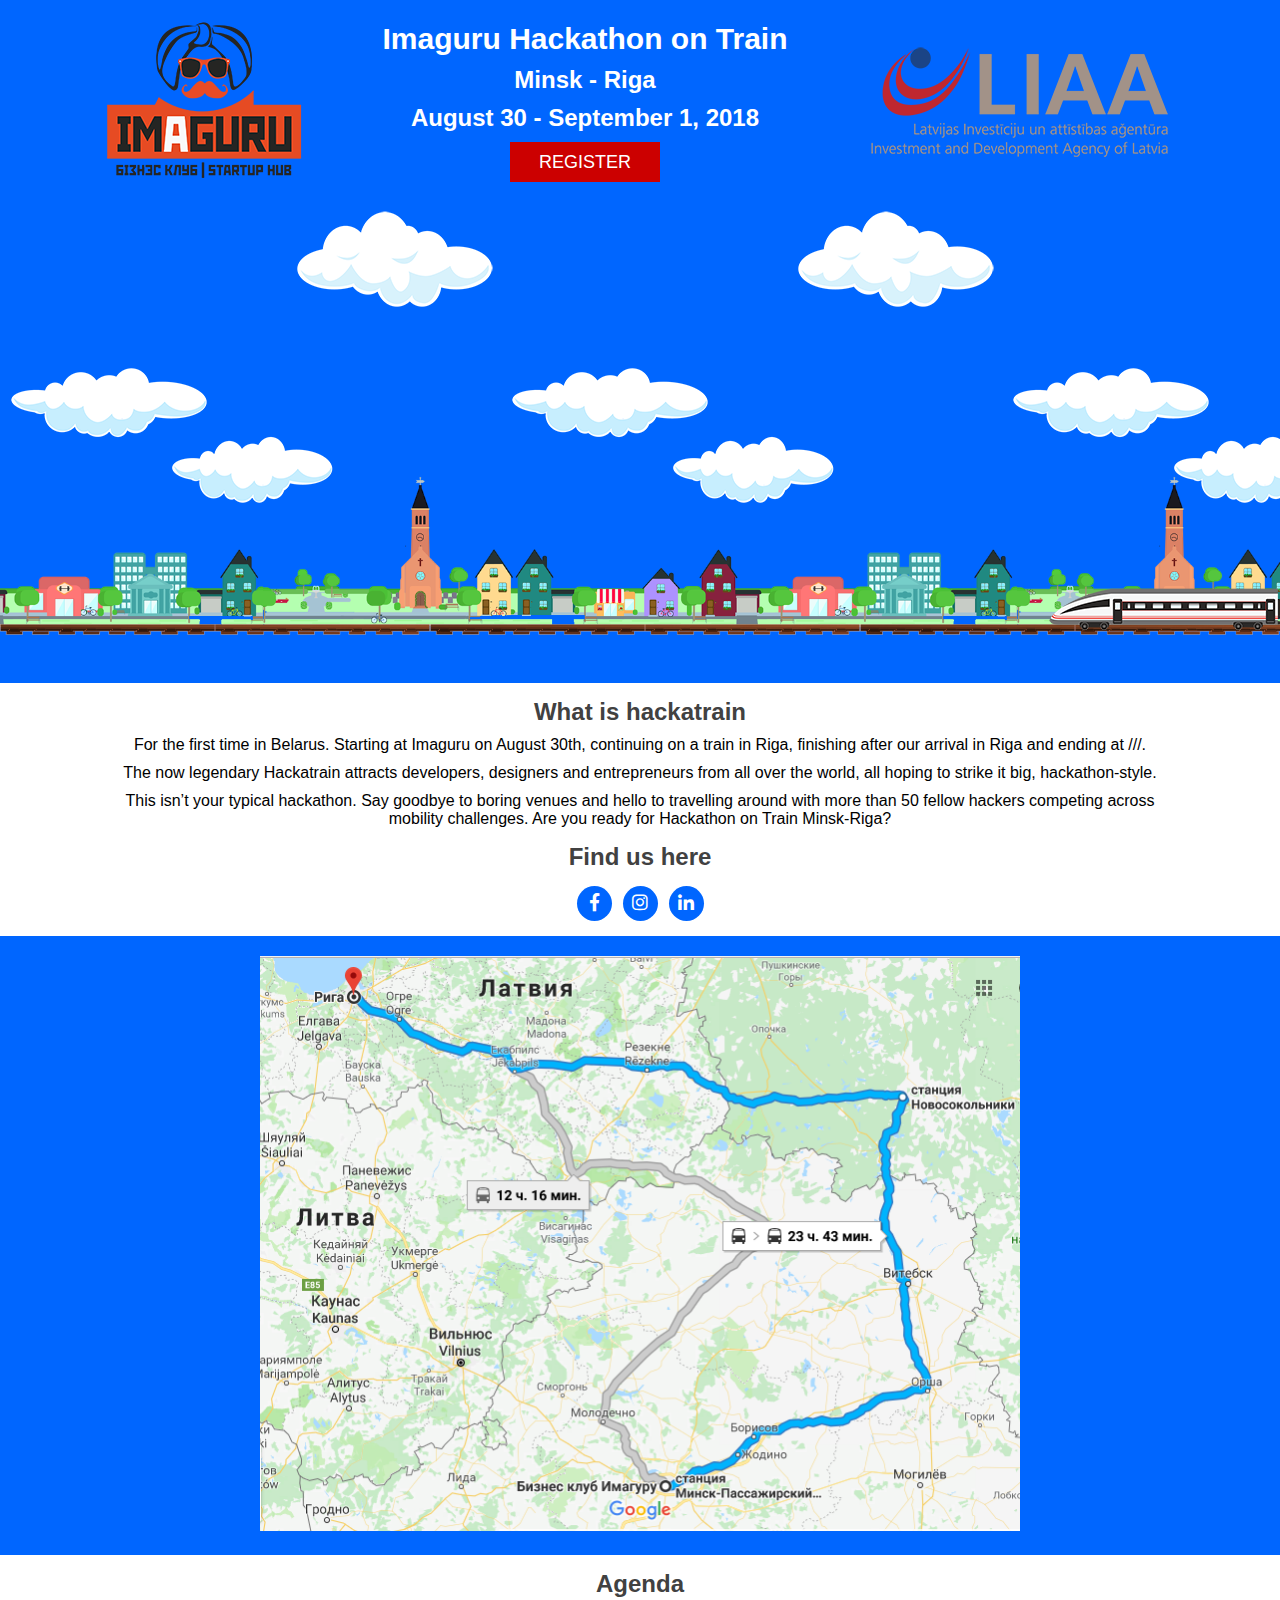
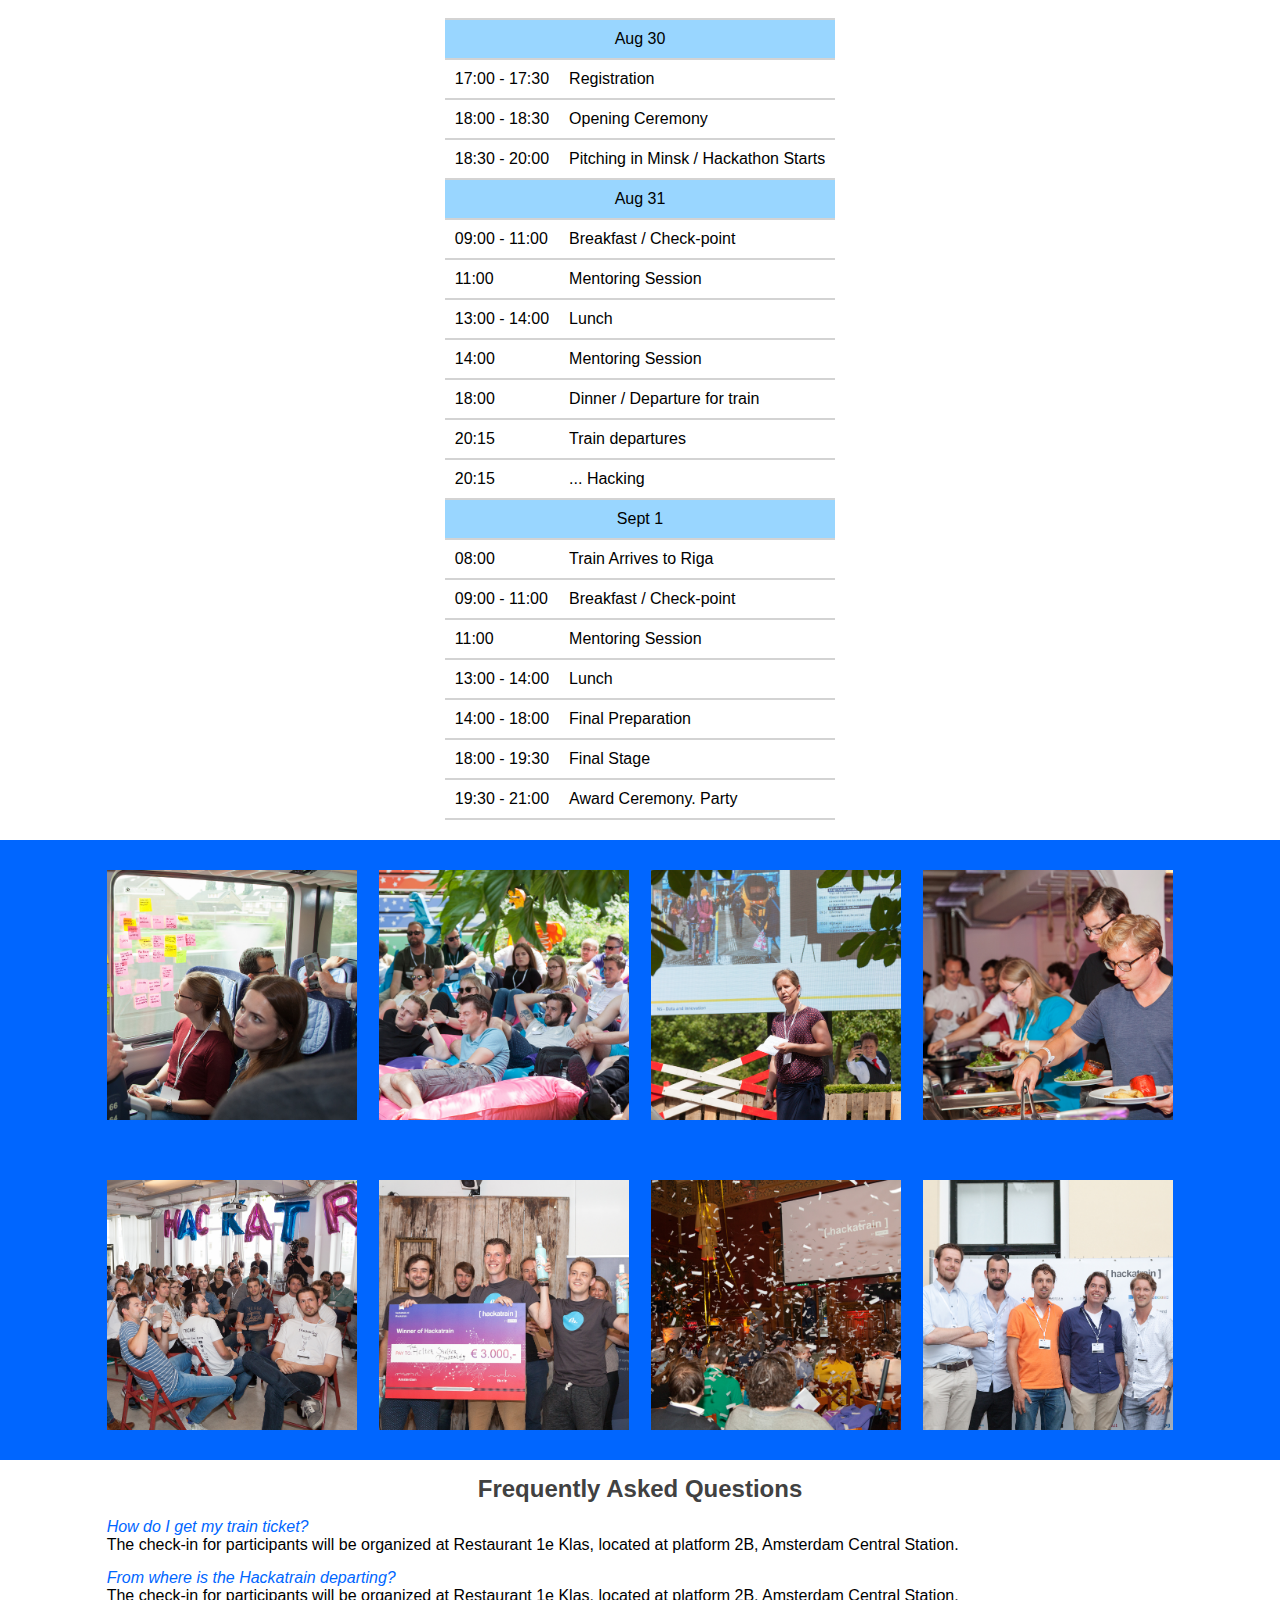
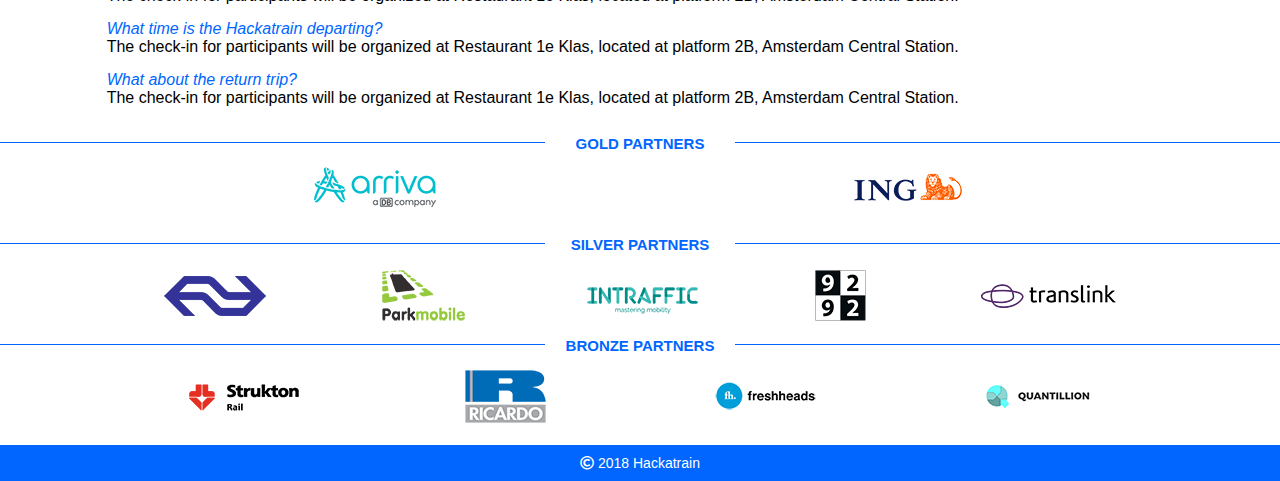
==== commit bcad01bd: "hacktrain/fix: animation fixed" ====
--- a/index.html
+++ b/index.html
@@ -19,19 +19,12 @@
       </div>
       <div class="agency-logo"><img src="img/agency-logo.png" alt="Agency of Latvia logo"></div>
     </section>
-
-
-    <section class="slider">
-      <div class="wrapper">
-        <div class="background"></div>
-        <div class="town"></div>
-        <div class="clouds"></div>
-        <div class="rails"></div>
-        <div class="train"></div>
-      </div>
-    </section>
-
-
+    <section class="slider">      
+      <div class="town"></div>
+      <div class="clouds"></div>
+      <div class="rails"></div>
+      <div class="train"></div>    
+    </section>
   </header>
   <main>
     <section class="about">
--- a/css/style.css
+++ b/css/style.css
@@ -18,7 +18,7 @@
   justify-content: space-between;
   align-items: center;
   flex-wrap: wrap;
-  margin: 20px auto 25px auto;
+  margin: 20px auto 500px auto;
 }
 
 .imaguru-logo img {
@@ -77,7 +77,7 @@
     flex-direction: column;
     box-sizing: border-box;
     width: 100%;
-    margin-bottom: 0;
+    margin-bottom: 300px;
   }
 
   .imaguru-logo {
@@ -100,7 +100,7 @@
     flex-direction: column;
     box-sizing: border-box;
     width: 100%;
-    margin-bottom: 0;
+    margin-bottom: 100px;
   }
 
   .imaguru-logo {
@@ -134,32 +134,6 @@
     font-size: 16px;
   }
 }
-
-section.slider {
-  width: 100vw;
-  background: #fff;
-  overflow: hidden;
-}
-
-/*section.slider {
-  width: 100%;
-  min-height: 800px;
-  background: #f6f3ec url("../img/bg.png") 100% 0 no-repeat;
-}
-
-@media (min-width: 480px) and (max-width: 1200px) {
-
-  section.slider {
-    min-height: 400px;
-  }
-}
-
-@media (max-width: 480px) {
-
-  section.slider {
-    display: none;
-  }
-}*/
 
 main {
   display: flex;
@@ -553,35 +527,41 @@
 
 /*************** Animation *****************/
 
+section.slider {
+  width: 100%;
+  background: #fff;
+  overflow: hidden;
+}
+
 @keyframes translateX {
   0% {
-    background-position: 0px 0px;
+    background-position: 0 0;
   }
 
   100% {
-    background-position:  100vw 0px;
-  }
-}
-
-.wrapper {
-  width: 100vw;
-  margin: auto;
-  background: #fff;
-  overflow: hidden;
-}
-
-.background {
-  width: 100vw;
-  height: 800px;
-  background: url("../img/bg.png");
-  background-repeat: no-repeat; 
+    background-position: 100% 0;
+  }
+}
+
+@keyframes translateY {
+  0% {
+    background-position: 0 0;
+  }
+
+  50% {
+    background-position: 0 10px;
+  }
+
+  100% {
+    background-position: 0 -5px;
+  }
 }
 
 .town {
   position: absolute;
-  bottom: -310px;
+  top: 450px;
   height: 215px;
-  width: 200vw;
+  width: 100%;
   background: url("../img/town.png");
   background-repeat: repeat-x;
   background-position: top center;
@@ -591,9 +571,9 @@
 
 .clouds {
   position: absolute;
-  bottom: 60px;
-  height: 315px;
-  width: 200vw;
+  top: 200px;
+  height: 350px;
+  width: 100%;
   background: url("../img/clouds.png");
   background-repeat: repeat-x;
   animation: translateX 30s infinite linear;
@@ -601,9 +581,9 @@
 
 .rails {
   position: absolute;
-  bottom: -370px;
+  top: 415px;
   height: 315px;
-  width: 200vw;
+  width: 100%;
   background: url("../img/rails.png");
   background-repeat: repeat-x;
   animation: translateX 5s infinite linear;
@@ -611,33 +591,71 @@
 
 .train {
   position: absolute;
-  bottom: -530px;
+  top: 580px;
   height: 315px;
   width: 240px;
-  right: 0px;
+  right: 0;
   background: url("../img/train.png");
   background-repeat: no-repeat;
   background-position: top right;
 }
 
-@media (max-width: 580px) {
-  .background {
-    height: 200px;
-  }
+@media (min-width: 768px) and (max-width: 1200px) {
 
   .town {
-    display: none;
+    top: 600px;
   }
 
   .clouds {
-    display: none;
+    top: 350px;
   }
 
   .rails {
-    bottom: 400px;
+    top: 565px;
   }
 
   .train {
-    bottom: 235px;
+    top: 730px;
+  }
+}
+
+@media (min-width: 480px) and (max-width: 768px) {
+
+  .town {
+    display: none;
+  }
+
+  .clouds {
+    top: 350px;
+  }
+
+  .rails {
+    top: 565px;
+  }
+
+  .train {
+    top: 730px;
+  }
+}
+
+
+@media (max-width: 480px) {
+
+  .town {
+    display: none;
+  }
+
+  .clouds {
+    display: none;
+  }
+
+  .rails {
+    top: 250px;
+    animation-duration: 0s;
+  }
+
+  .train {
+    top: 415px;
+    animation: translateY 2s infinite linear;
   }
 }